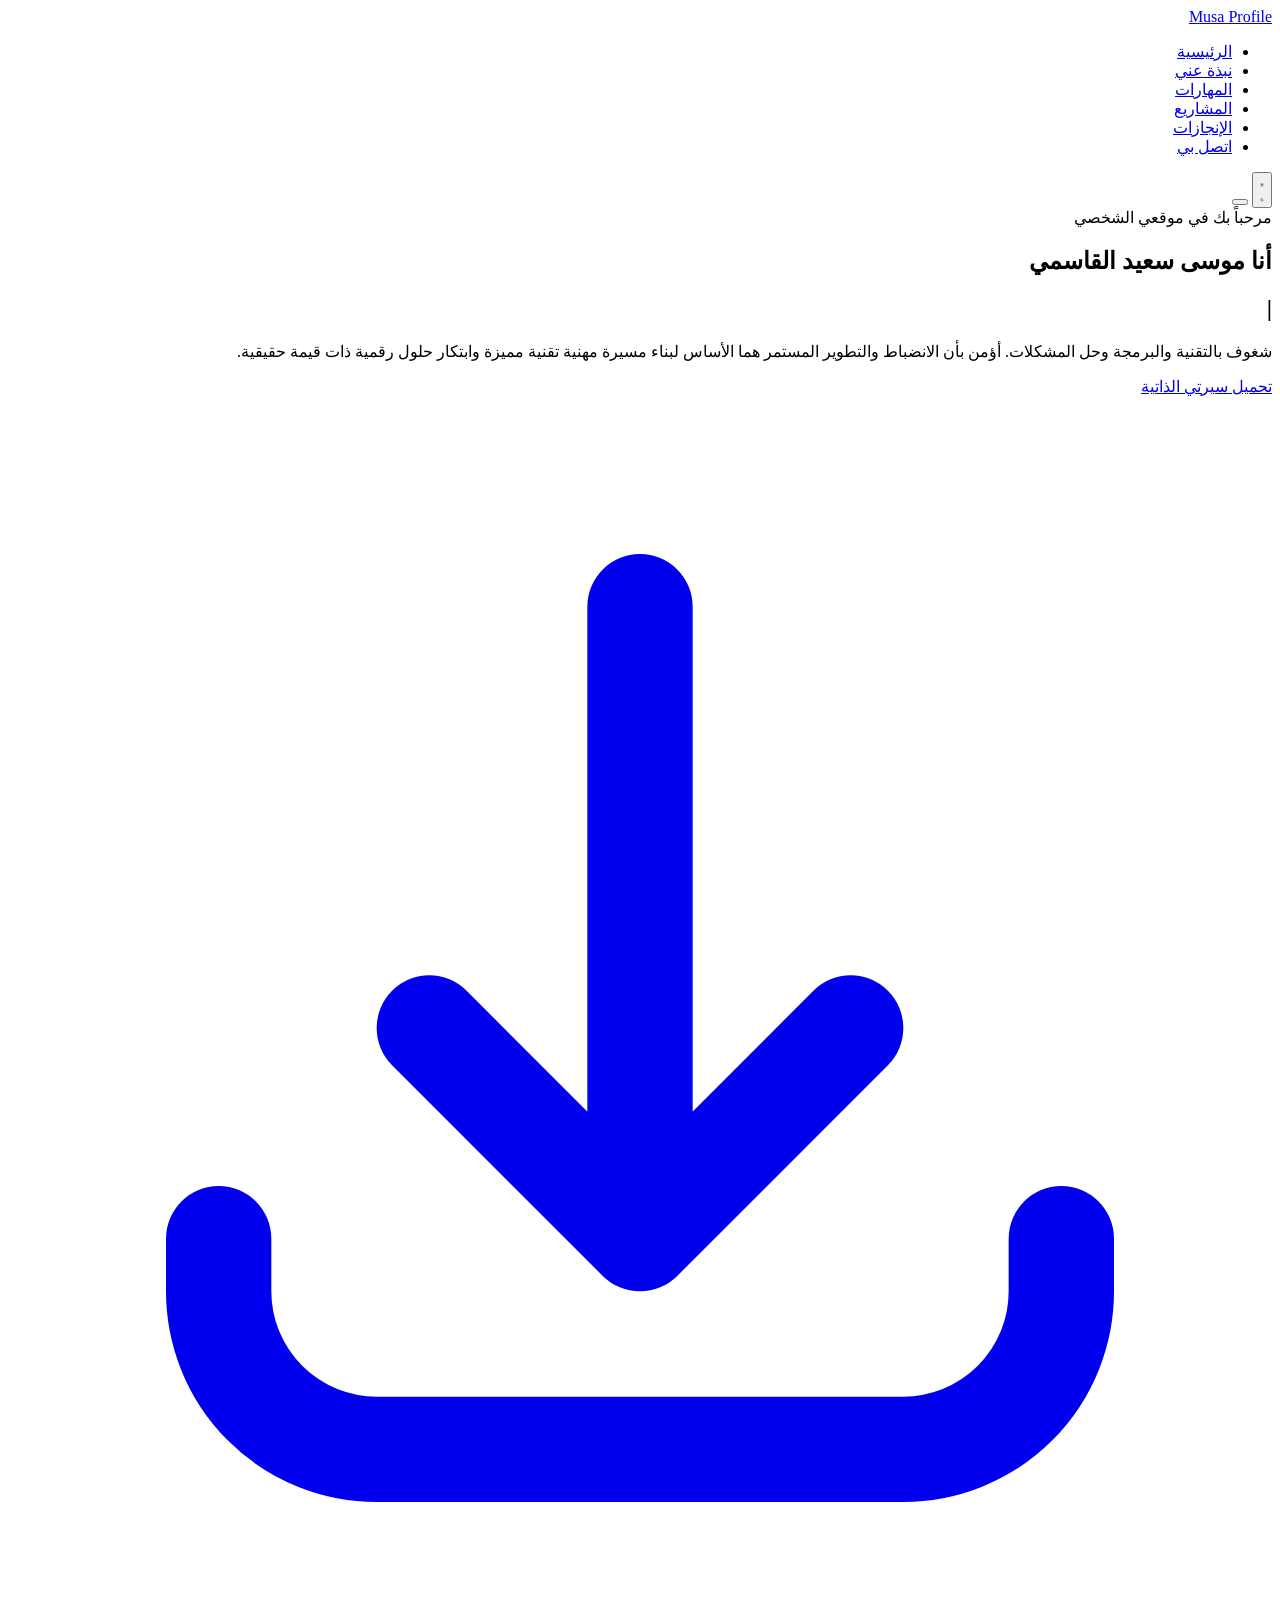
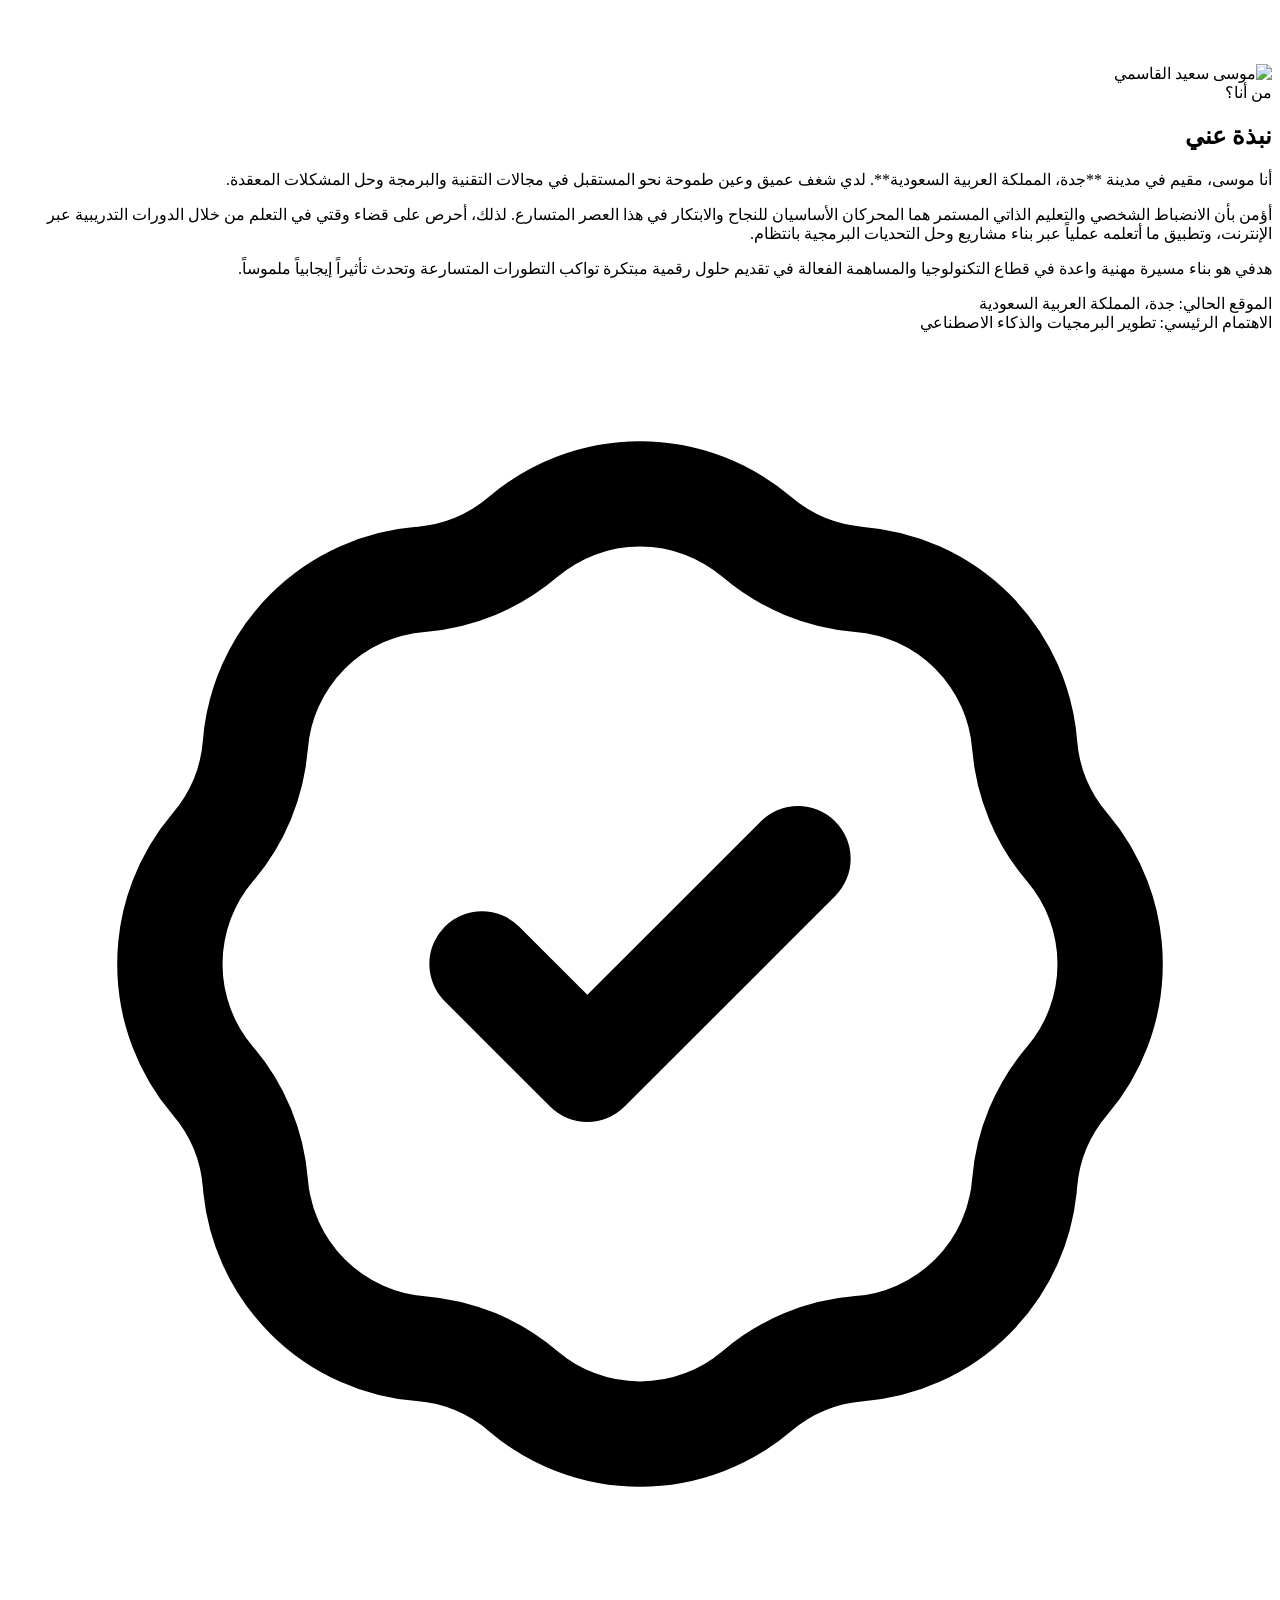
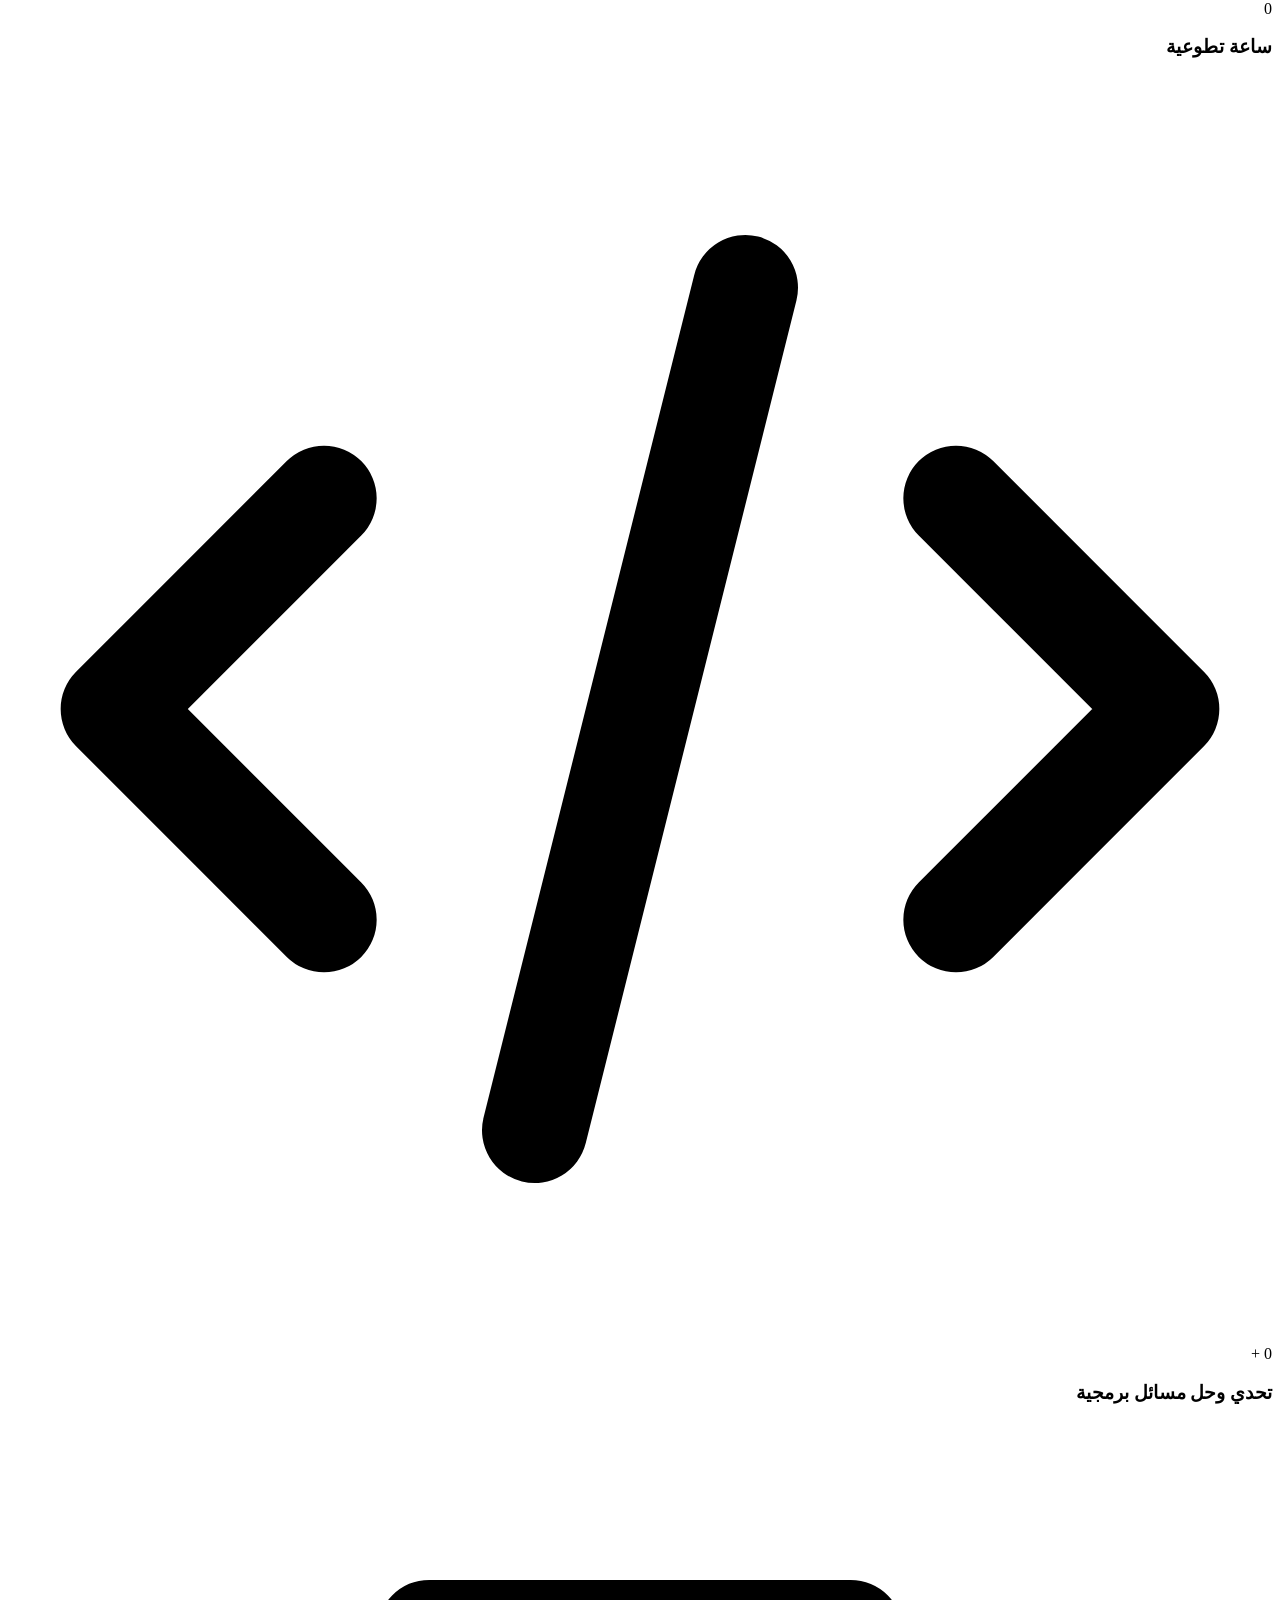
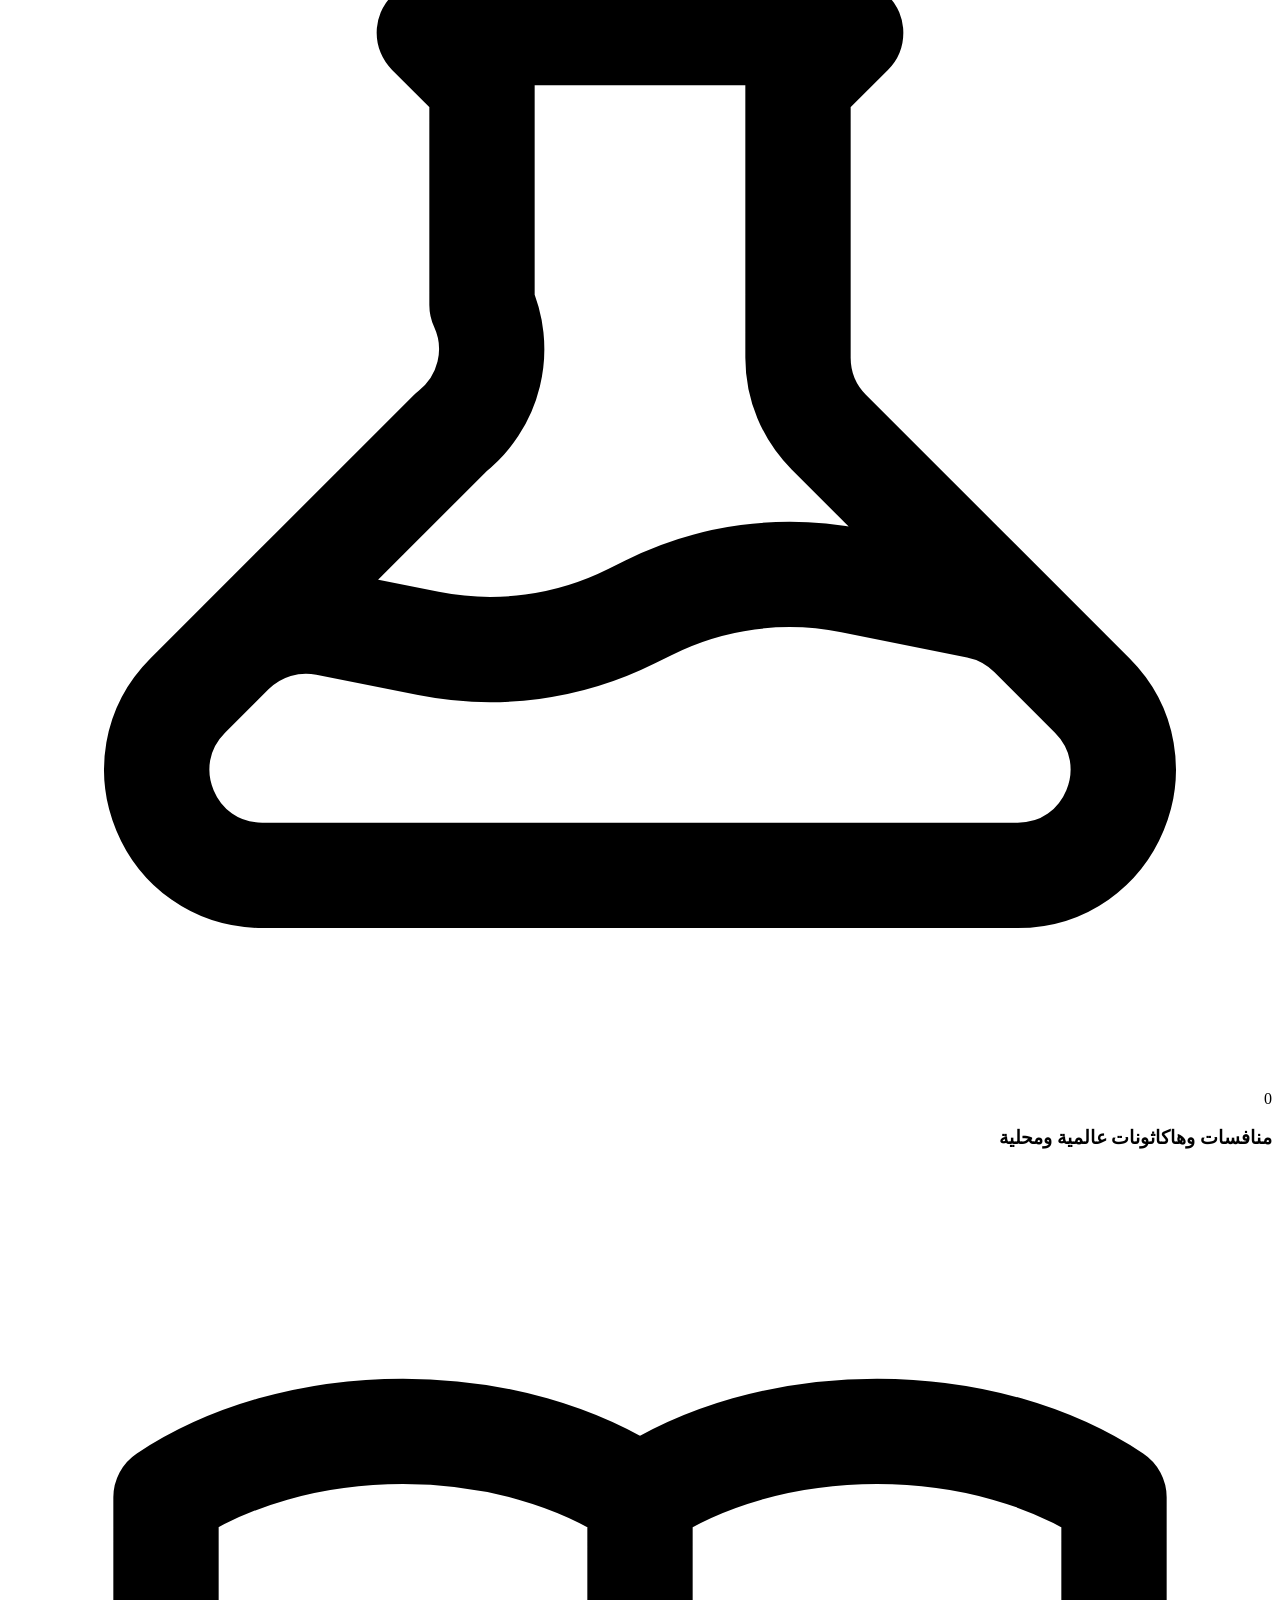
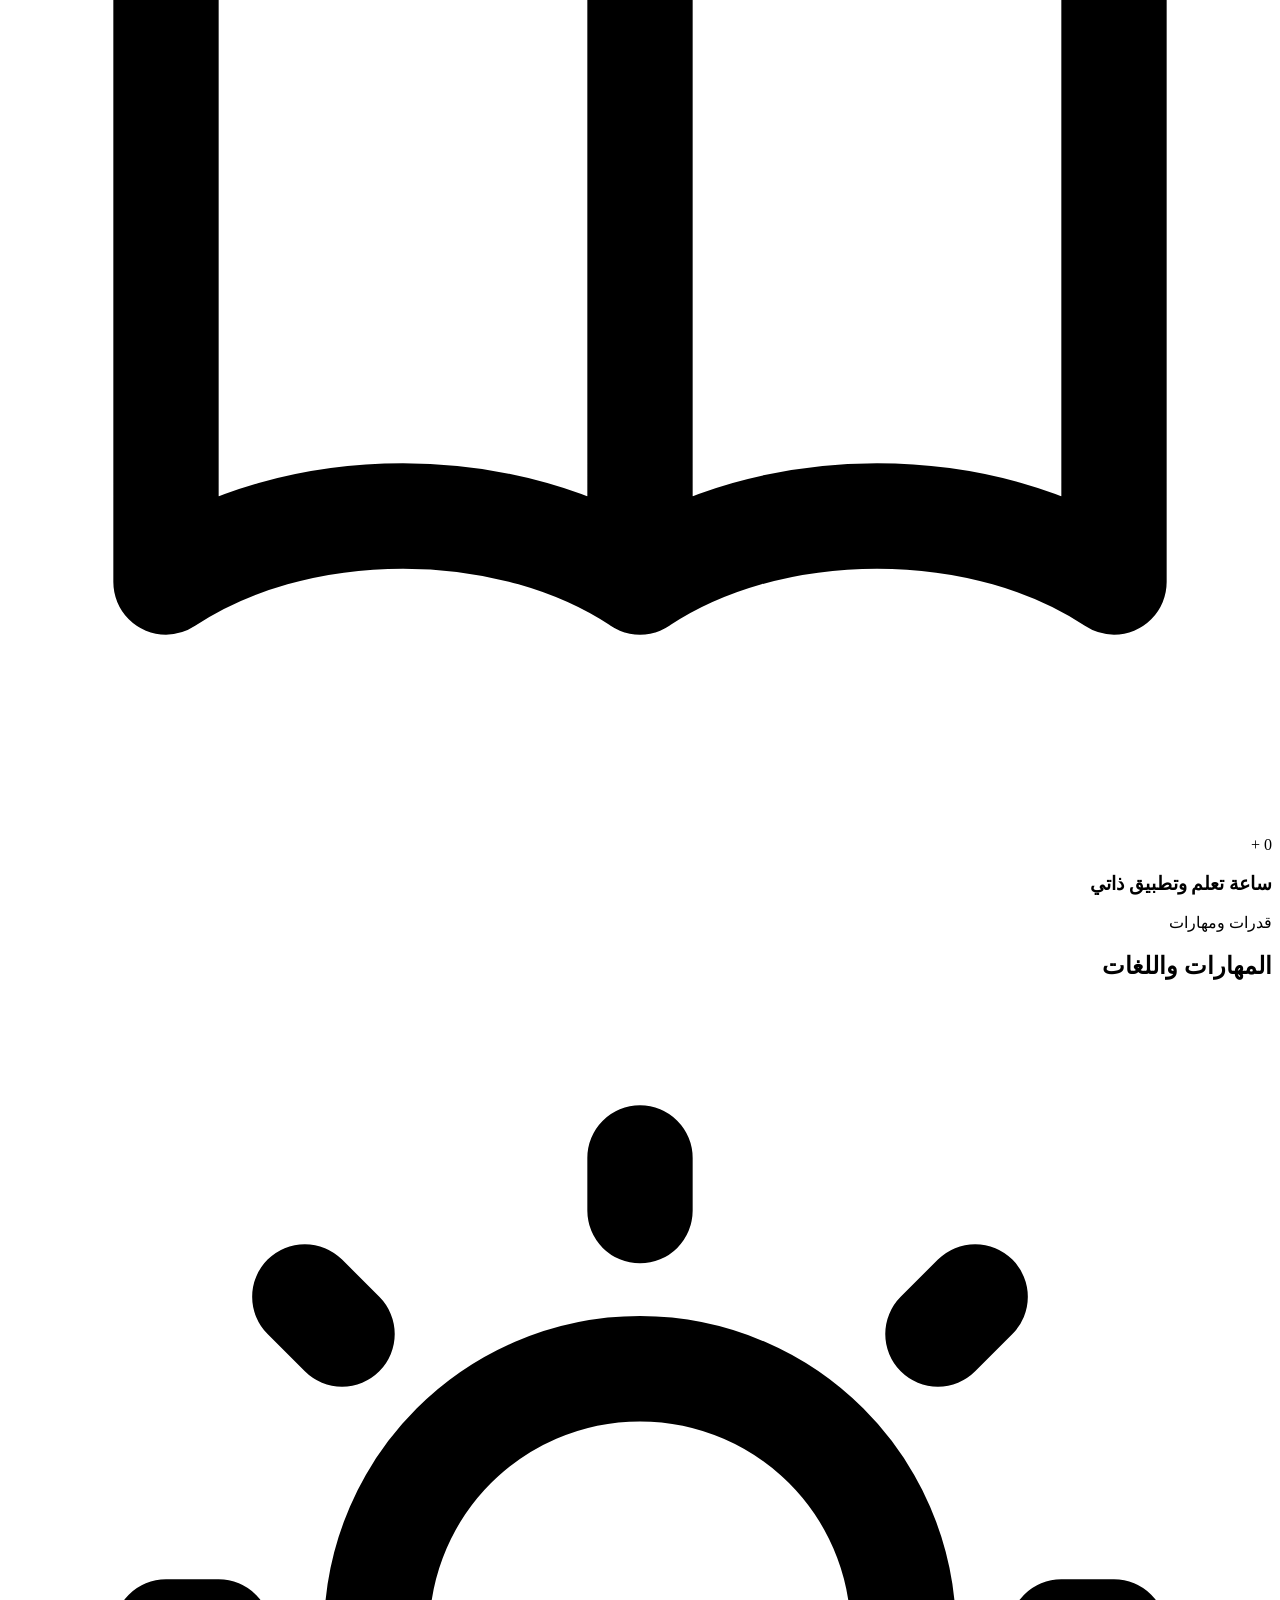
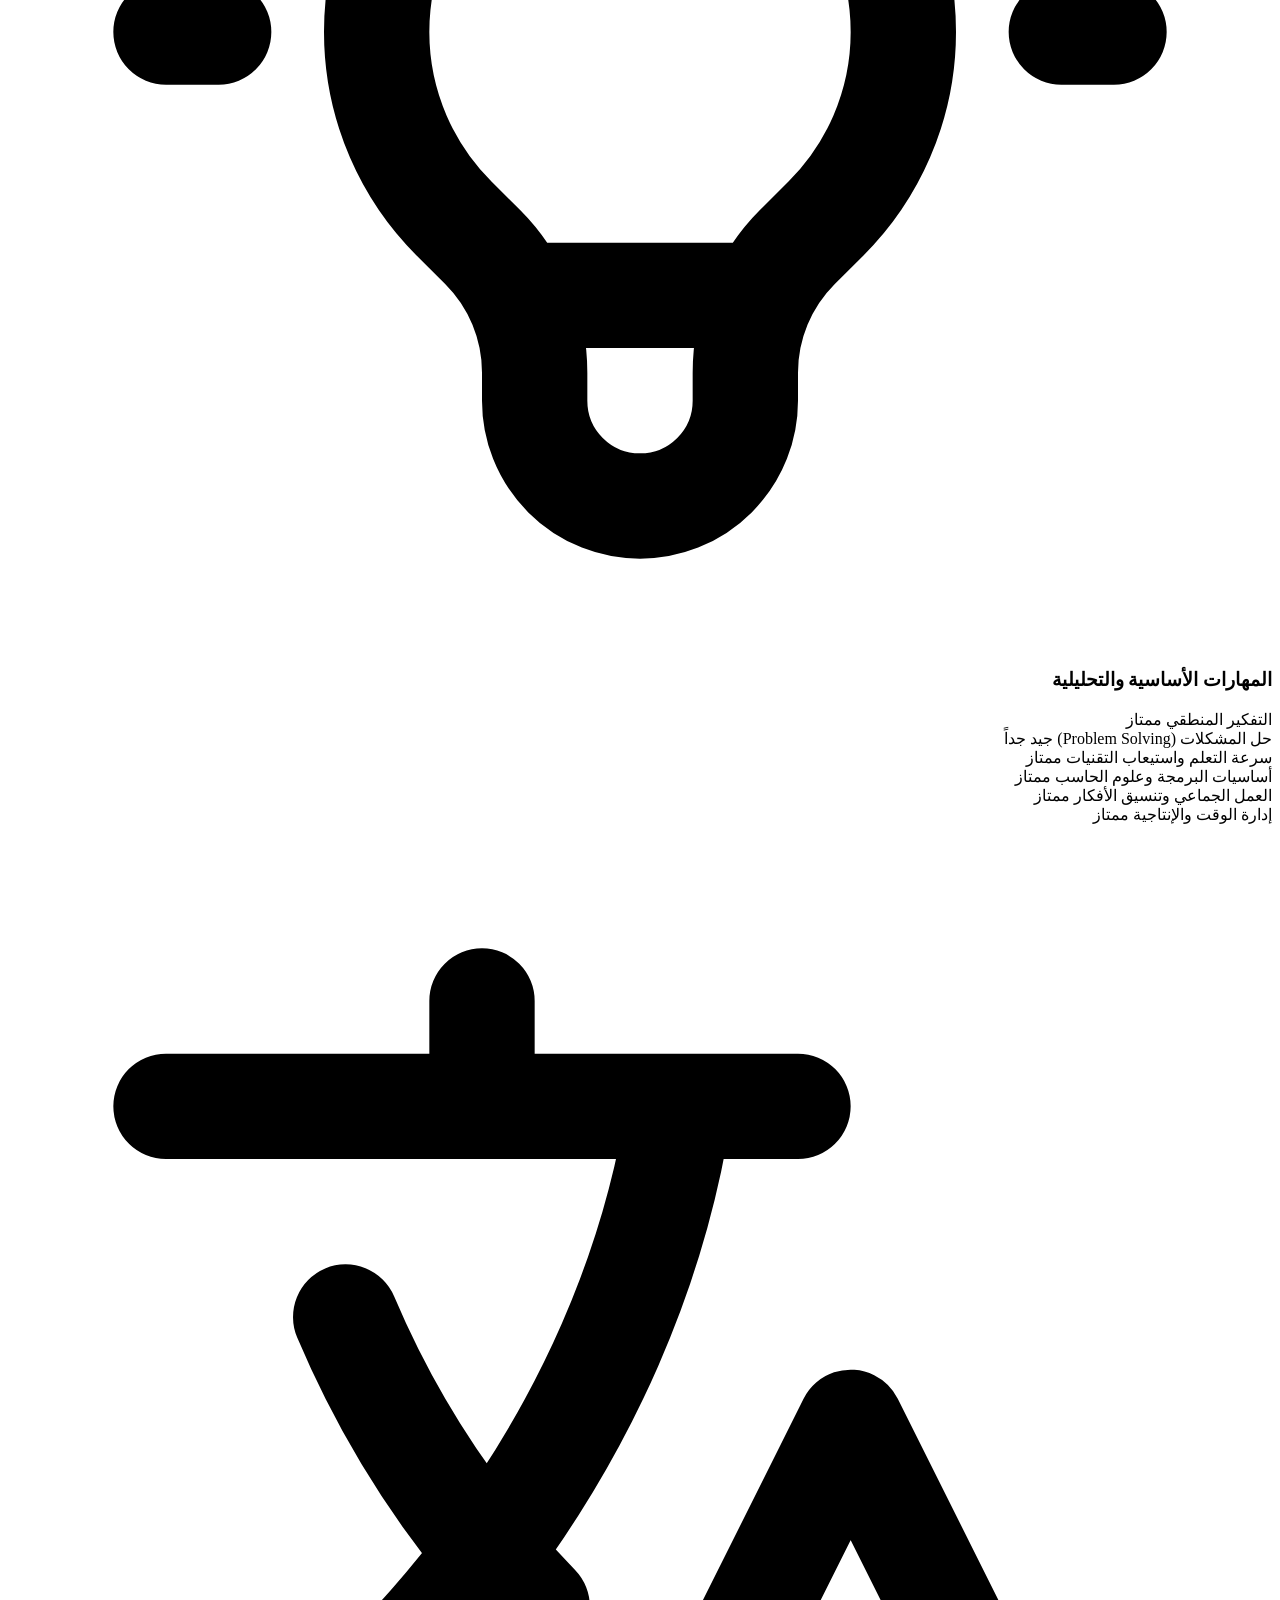
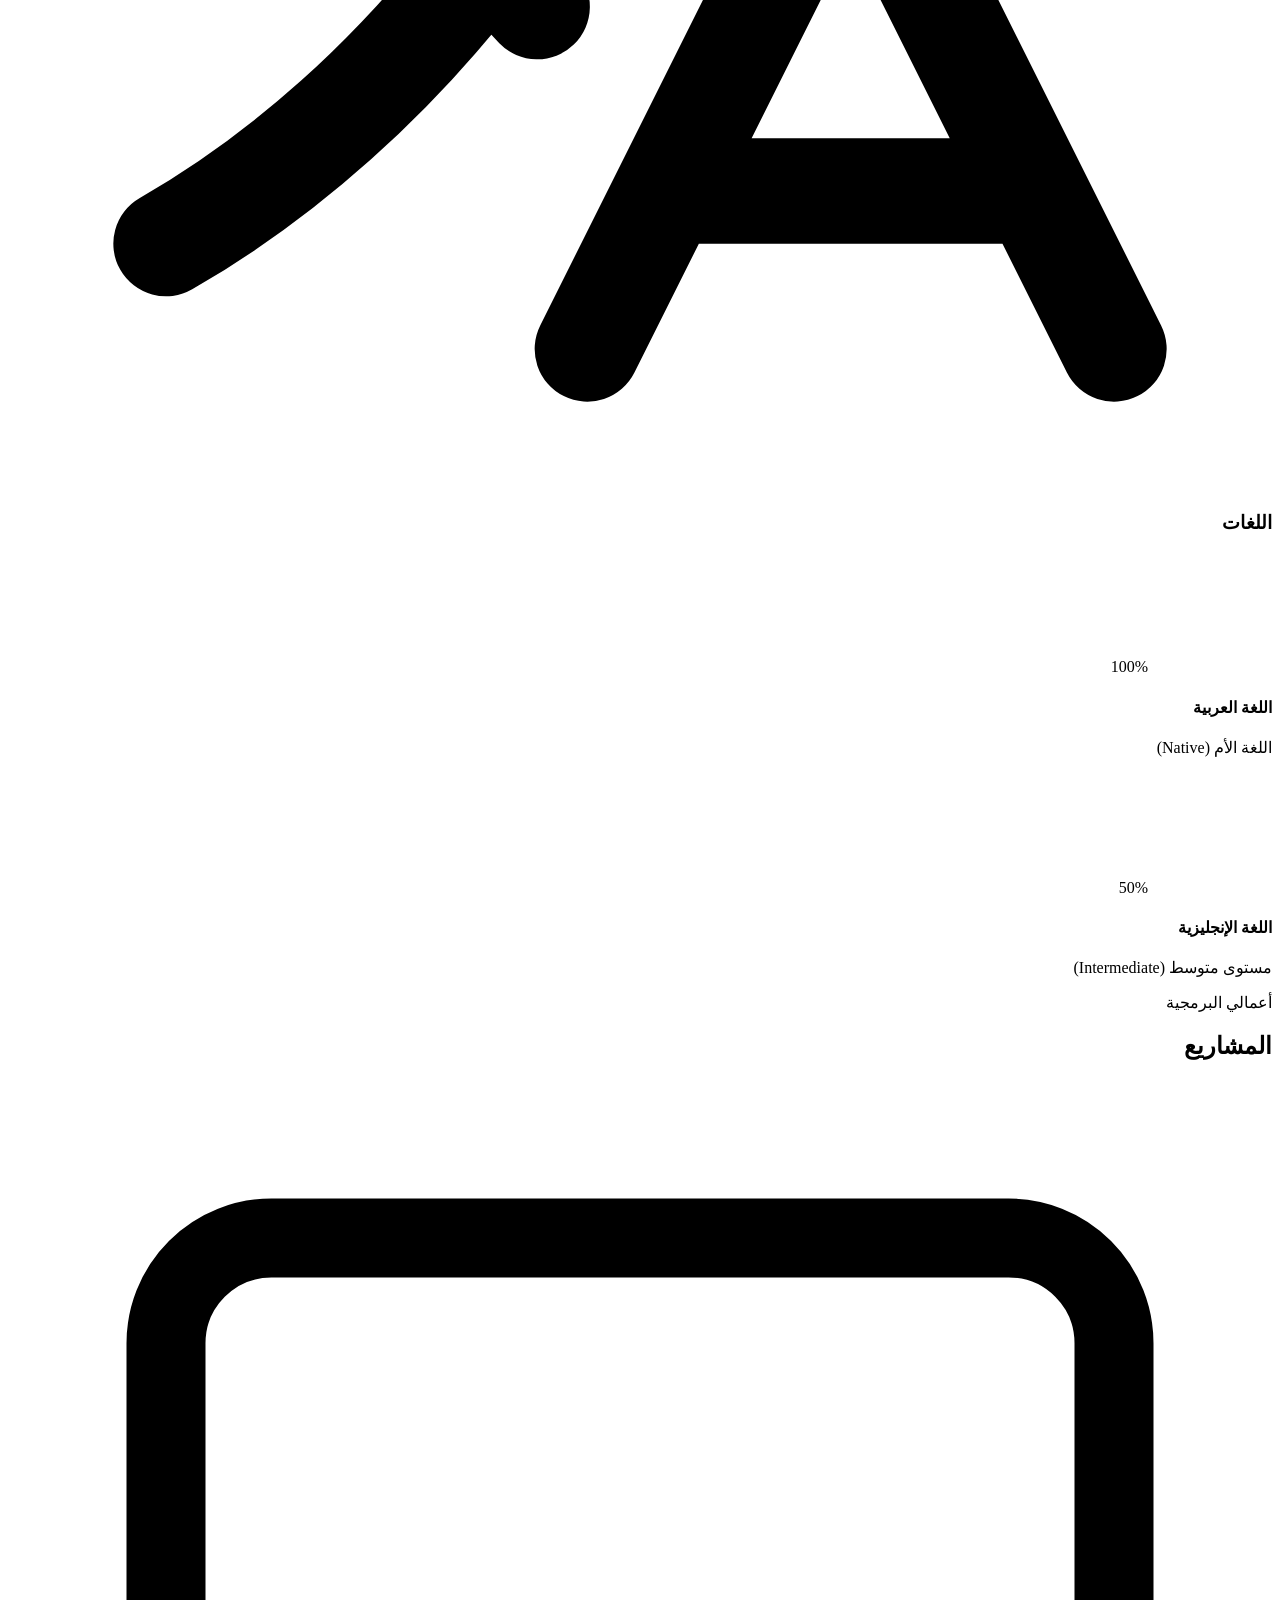
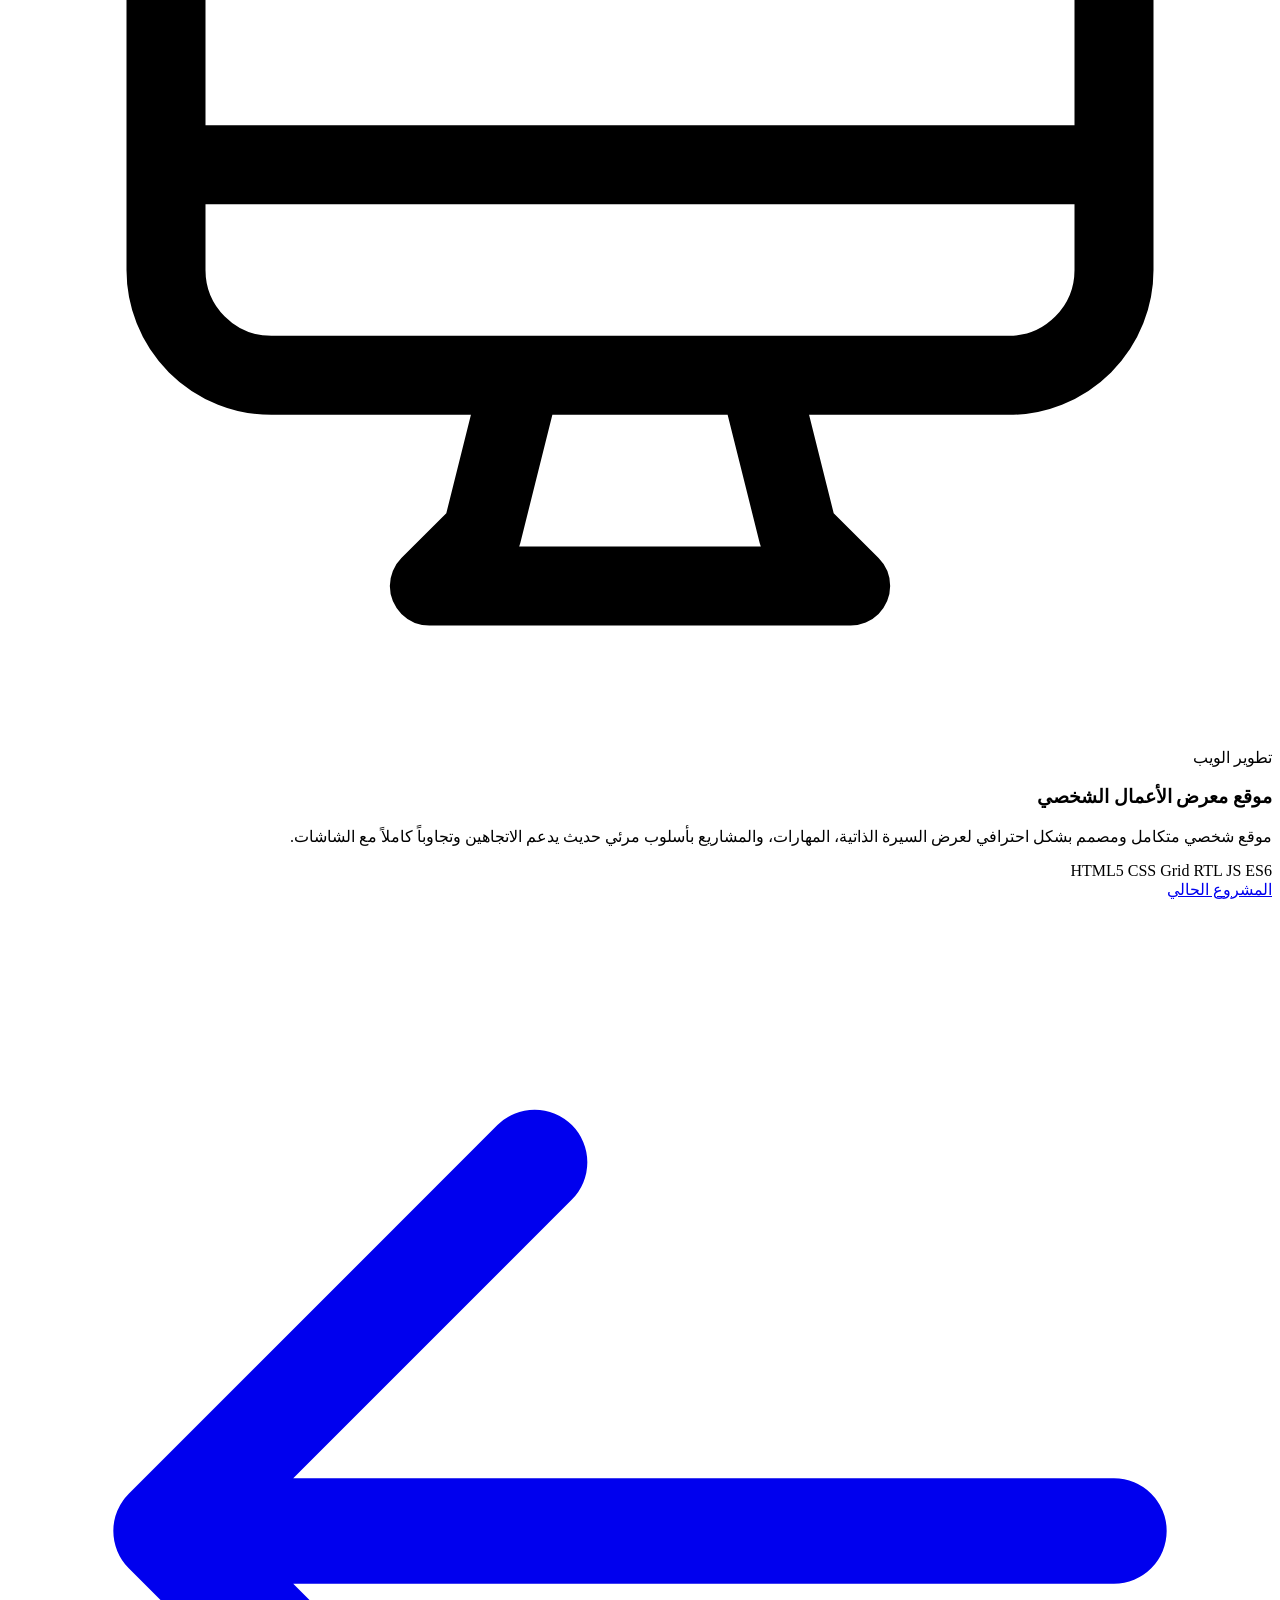
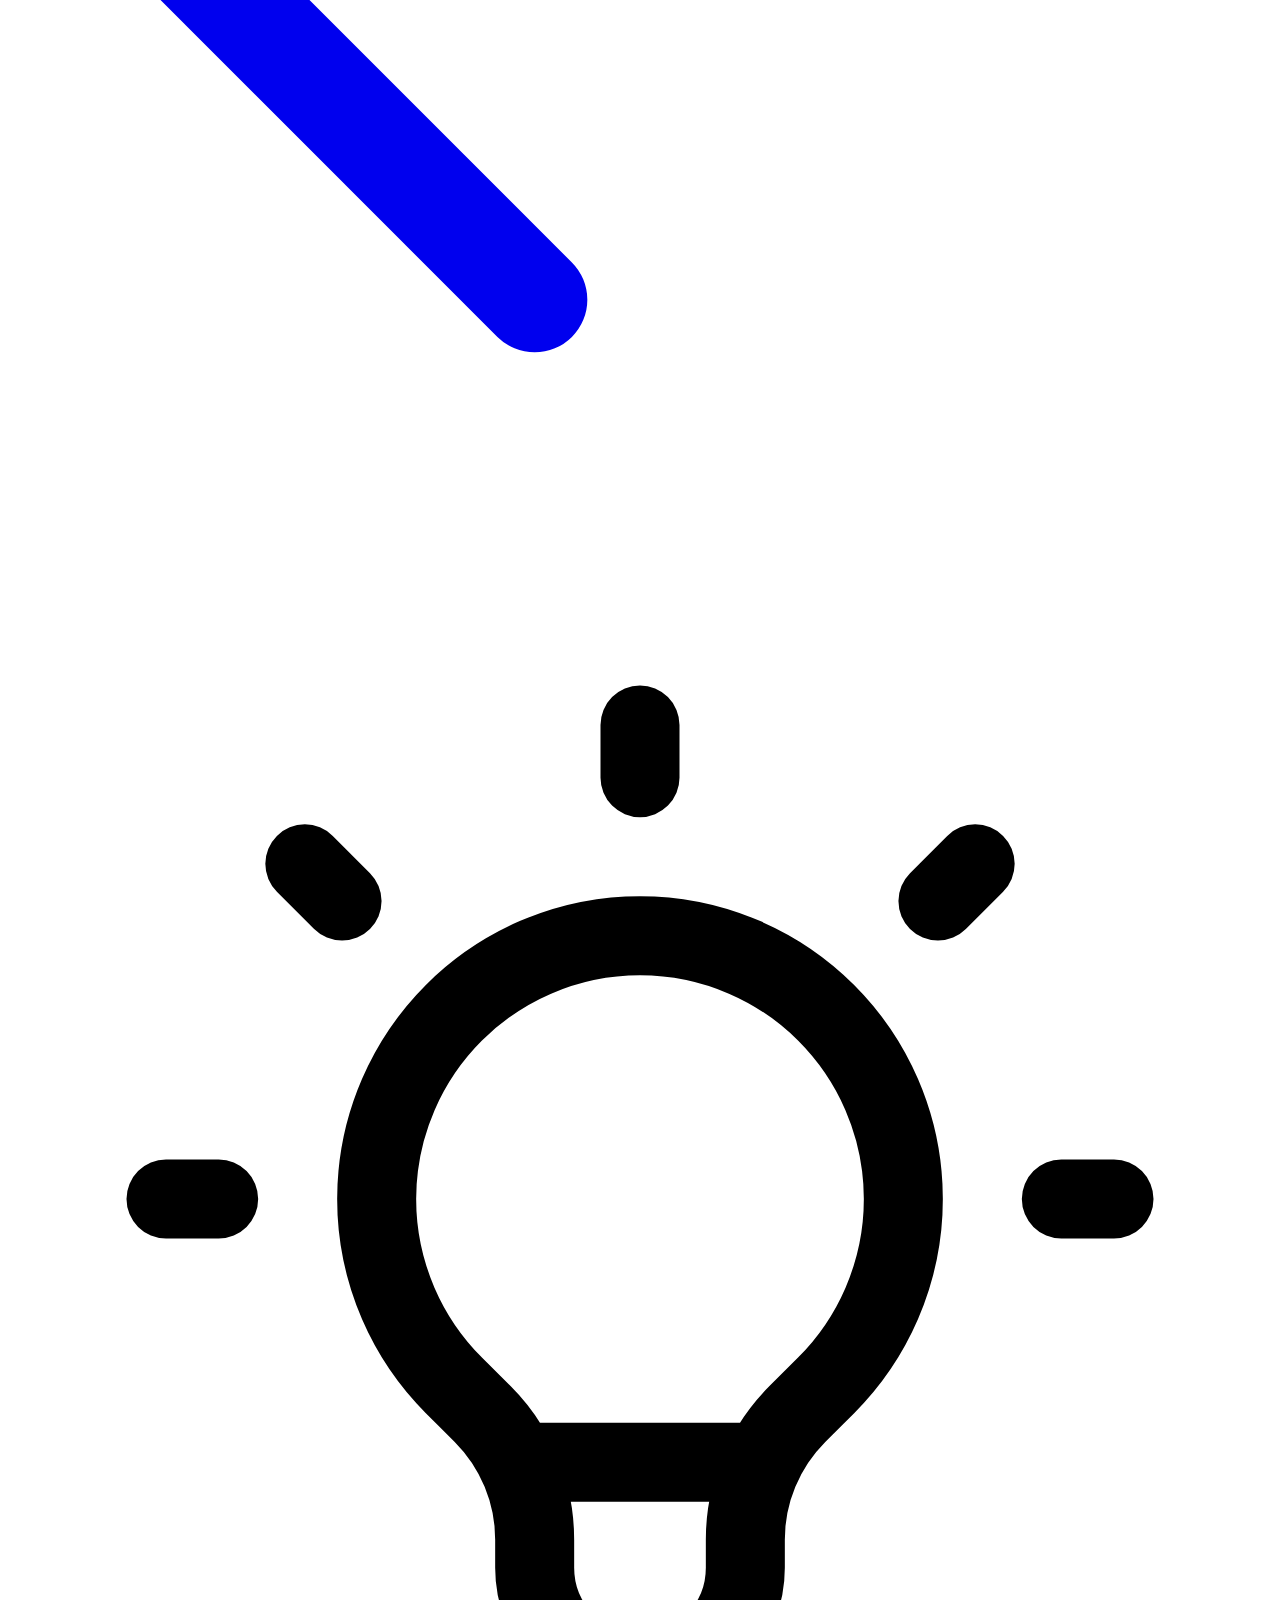
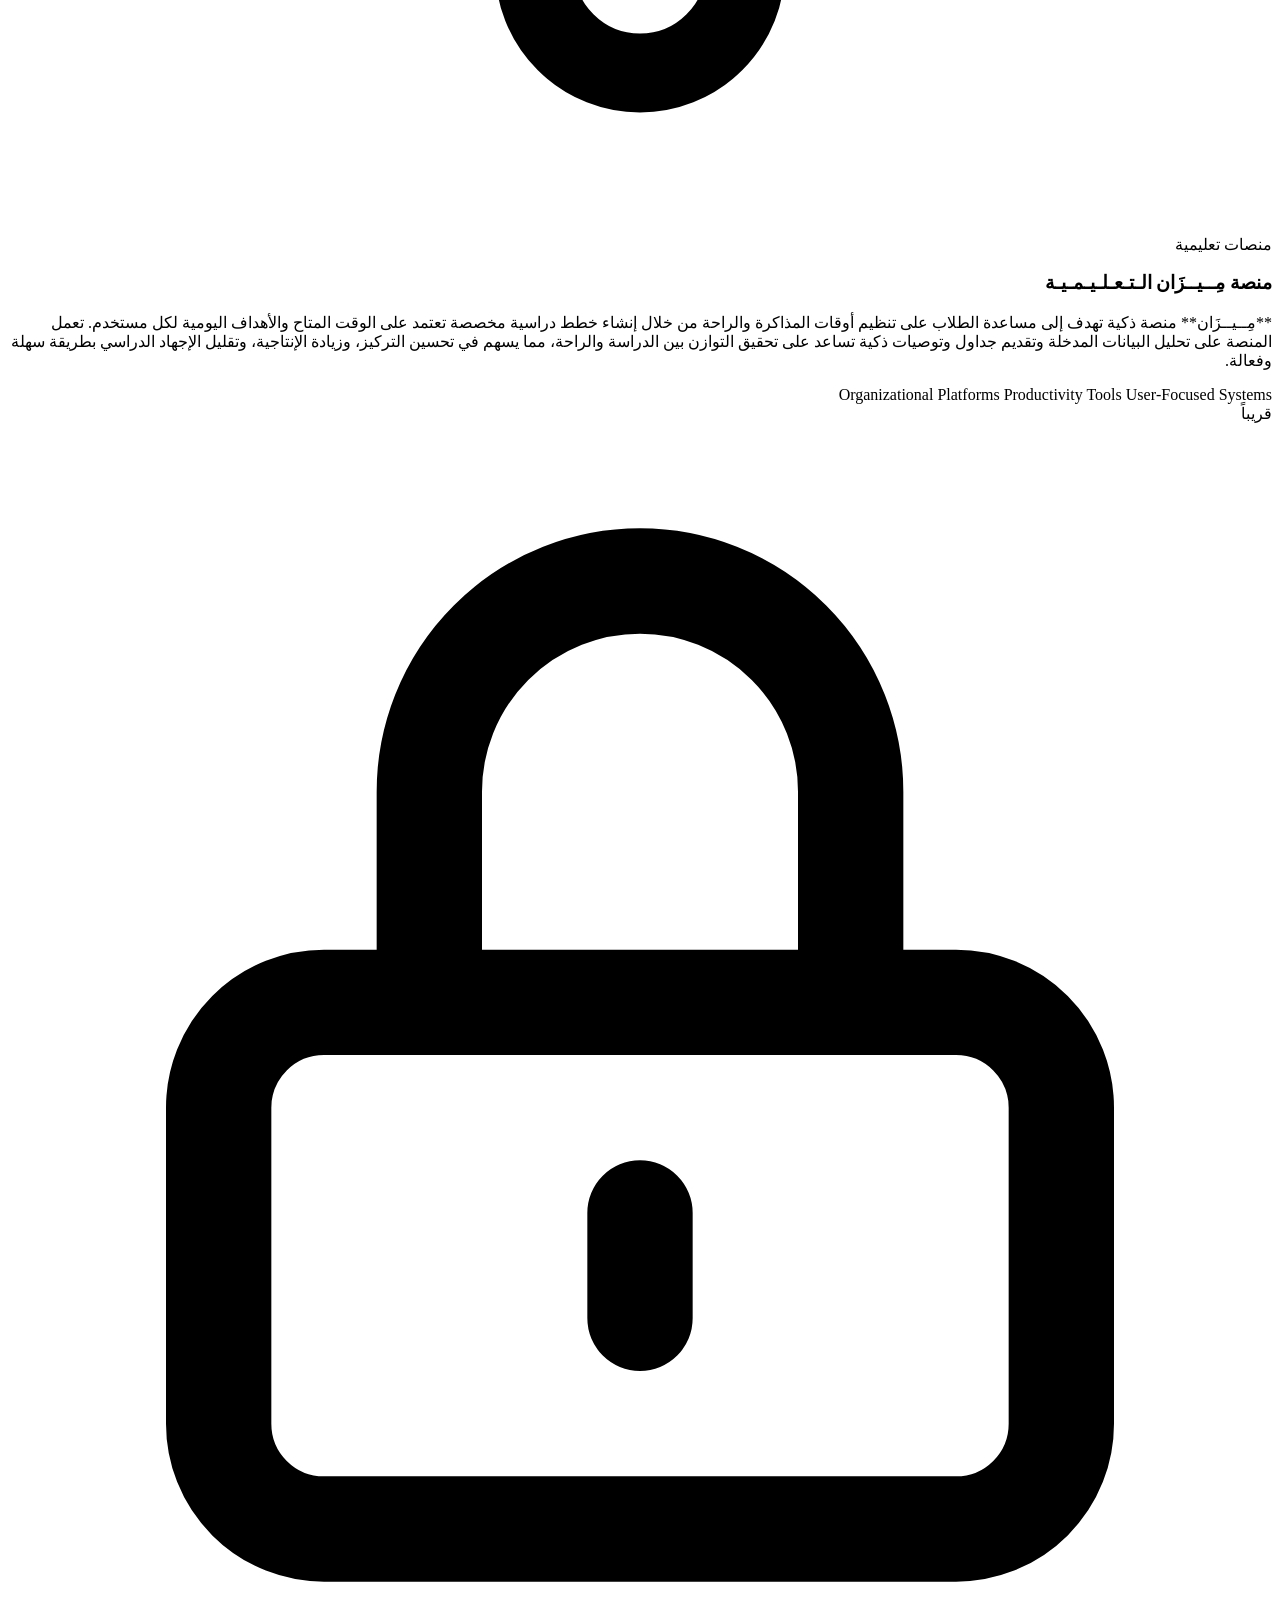
==== index.html @ cd67eabf "Add files via upload" ====
<!DOCTYPE html>
<html lang="ar" dir="rtl">
<head>
    <meta charset="UTF-8">
    <meta name="viewport" content="width=device-width, initial-scale=1.0">
    <meta name="description" content="الموقع التعريفي الرسمي لموسى سعيد القاسمي - مطور وشغوف بالتقنية. استعرض مهاراتي البرمجية ومشاريعي التقنية وإنجازاتي مثل أولمبياد الرياضيات الوطني وهاكاثون الذكاء الاصطناعي العالمي.">
    <meta name="keywords" content="موسى القاسمي, موسى سعيد القاسمي, مطور برمجيات, معرض أعمال, جدة, السعودية, أولمبياد الرياضيات, هاكاثون الذكاء الاصطناعي, تصميم مواقع">
    <meta name="author" content="موسى سعيد القاسمي">
    
    <!-- Open Graph / Facebook -->
    <meta property="og:type" content="website">
    <meta property="og:title" content="موسى سعيد القاسمي | مطور وشغوف بالتقنية">
    <meta property="og:description" content="الموقع الشخصي لموسى سعيد القاسمي لعرض المهارات، المشاريع، والإنجازات التقنية.">
    <meta property="og:image" content="assets/profile.png">
    
    <title>موسى سعيد القاسمي | مطور وشغوف بالتقنية</title>
    
    <!-- Google Fonts - Tajawal -->
    <link rel="preconnect" href="https://fonts.googleapis.com">
    <link rel="preconnect" href="https://fonts.gstatic.com" crossorigin>
    <link href="https://fonts.googleapis.com/css2?family=Tajawal:wght@300;400;500;700;800&display=swap" rel="stylesheet">
    
    <!-- App Styles -->
    <link rel="stylesheet" href="style.css">

    <link rel="stylesheet" href="https://cdnjs.cloudflare.com/ajax/libs/font-awesome/6.5.0/css/all.min.css">
    
</head>
<body class="dark-theme">
    
    <!-- Background Blur Decorative Elements -->
    <div class="bg-blur bg-blur-1"></div>
    <div class="bg-blur bg-blur-2"></div>

    <!-- Header & Navigation -->
    <header id="main-header" class="header">
        <div class="container header-container">
            <a href="#home" class="logo" id="logo-link">
                <span class="logo-dot"></span>Musa Profile
            </a>
            
            <nav class="nav-menu" id="nav-menu">
                <ul class="nav-list">
                    <li><a href="#home" class="nav-link active">الرئيسية</a></li>
                    <li><a href="#about" class="nav-link">نبذة عني</a></li>
                    <li><a href="#skills" class="nav-link">المهارات</a></li>
                    <li><a href="#projects" class="nav-link">المشاريع</a></li>
                    <li><a href="#achievements" class="nav-link">الإنجازات</a></li>
                    <li><a href="#contact" class="nav-link">اتصل بي</a></li>
                </ul>
            </nav>
            
            <div class="header-actions">
                <!-- Theme Toggle Button -->
                <button id="theme-toggle" class="theme-toggle-btn" aria-label="تبديل المظهر">
                    <!-- Sun Icon (shown in dark theme) -->
                    <svg class="sun-icon" xmlns="http://www.w3.org/2000/svg" viewBox="0 0 24 24" fill="none" stroke="currentColor" stroke-width="2" stroke-linecap="round" stroke-linejoin="round">
                        <circle cx="12" cy="12" r="4"></circle>
                        <path d="M12 2v2M12 20v2M4.93 4.93l1.41 1.41M17.66 17.66l1.41 1.41M2 12h2M20 12h2M6.34 17.66l-1.41 1.41M19.07 4.93l-1.41 1.41"></path>
                    </svg>
                    <!-- Moon Icon (shown in light theme) -->
                    <svg class="moon-icon" xmlns="http://www.w3.org/2000/svg" viewBox="0 0 24 24" fill="none" stroke="currentColor" stroke-width="2" stroke-linecap="round" stroke-linejoin="round">
                        <path d="M12 3a6 6 0 0 0 9 9 9 9 0 1 1-9-9Z"></path>
                    </svg>
                </button>
                
                <!-- Mobile Menu Button -->
                <button id="mobile-menu-btn" class="mobile-menu-toggle" aria-label="القائمة الرئيسية" aria-expanded="false">
                    <span class="bar"></span>
                    <span class="bar"></span>
                    <span class="bar"></span>
                </button>
            </div>
        </div>
    </header>

    <main>
        <!-- Hero Section -->
        <section id="home" class="hero">
            <div class="container hero-container">
                <div class="hero-content">
                    <span class="badge hero-badge">مرحباً بك في موقعي الشخصي</span>
                    <h1 class="hero-title">
                        أنا <span class="text-gradient">موسى سعيد القاسمي</span>
                    </h1>
                    <h2 class="hero-subtitle">
                        <span id="typewriter" class="typewriter"></span><span class="cursor">|</span>
                    </h2>
                    <p class="hero-description">
                        شغوف بالتقنية والبرمجة وحل المشكلات. أؤمن بأن الانضباط والتطوير المستمر هما الأساس لبناء مسيرة مهنية تقنية مميزة وابتكار حلول رقمية ذات قيمة حقيقية.
                    </p>
                    
                    <div class="hero-cta">
                        
                        <a href="assets/Musa-Saeed-AlQasimi-CV.pdf" download="Musa_Saeed_AlQasimi_CV.pdf" class="btn btn-primary" id="download-cv-btn">
                            تحميل سيرتي الذاتية
                            <svg class="btn-icon" xmlns="http://www.w3.org/2000/svg" fill="none" viewBox="0 0 24 24" stroke="currentColor" stroke-width="2">
                                <path stroke-linecap="round" stroke-linejoin="round" d="M4 16v1a3 3 0 003 3h10a3 3 0 003-3v-1m-4-4l-4 4m0 0l-4-4m4 4V4" />
                            </svg>
                        </a>
                    </div>
                </div>
                
                <div class="hero-image-container">
                    <div class="image-wrapper">
                        <div class="glow-bg"></div>
                        <img src="assets/profile.png" alt="موسى سعيد القاسمي" class="hero-image" id="profile-img">
                    </div>
                </div>
            </div>
        </section>

        <!-- About Me Section -->
        <section id="about" class="about section-padding">
            <div class="container">
                <div class="section-header">
                    <span class="badge">من أنا؟</span>
                    <h2 class="section-title">نبذة عني</h2>
                    <div class="title-underline"></div>
                </div>
                
                <div class="about-grid">
                    <div class="about-text-card">
                        <p class="about-paragraph">
                            أنا موسى، مقيم في مدينة **جدة، المملكة العربية السعودية**. لدي شغف عميق وعين طموحة نحو المستقبل في مجالات التقنية والبرمجة وحل المشكلات المعقدة.
                        </p>
                        <p class="about-paragraph">
                            أؤمن بأن الانضباط الشخصي والتعليم الذاتي المستمر هما المحركان الأساسيان للنجاح والابتكار في هذا العصر المتسارع. لذلك، أحرص على قضاء وقتي في التعلم من خلال الدورات التدريبية عبر الإنترنت، وتطبيق ما أتعلمه عملياً عبر بناء مشاريع وحل التحديات البرمجية بانتظام.
                        </p>
                        <p class="about-paragraph">
                            هدفي هو بناء مسيرة مهنية واعدة في قطاع التكنولوجيا والمساهمة الفعالة في تقديم حلول رقمية مبتكرة تواكب التطورات المتسارعة وتحدث تأثيراً إيجابياً ملموساً.
                        </p>
                        
                        <div class="info-meta-grid">
                            <div class="info-item">
                                <span class="info-label">الموقع الحالي:</span>
                                <span class="info-value">جدة، المملكة العربية السعودية</span>
                            </div>
                            <div class="info-item">
                                <span class="info-label">الاهتمام الرئيسي:</span>
                                <span class="info-value">تطوير البرمجيات والذكاء الاصطناعي</span>
                            </div>
                        </div>
                    </div>
                    
                    <!-- Stats Grid -->
                    <div class="stats-grid">
                        <div class="stat-card" data-stat-target="160">
                            <div class="stat-icon-wrapper">
                                <svg xmlns="http://www.w3.org/2000/svg" fill="none" viewBox="0 0 24 24" stroke="currentColor" class="stat-icon">
                                    <path stroke-linecap="round" stroke-linejoin="round" stroke-width="2" d="M9 12l2 2 4-4M7.835 4.697a3.42 3.42 0 001.946-.806 3.42 3.42 0 014.438 0 3.42 3.42 0 001.946.806 3.42 3.42 0 013.138 3.138 3.42 3.42 0 00.806 1.946 3.42 3.42 0 010 4.438 3.42 3.42 0 00-.806 1.946 3.42 3.42 0 01-3.138 3.138 3.42 3.42 0 00-1.946.806 3.42 3.42 0 01-4.438 0 3.42 3.42 0 00-1.946-.806 3.42 3.42 0 01-3.138-3.138 3.42 3.42 0 00-.806-1.946 3.42 3.42 0 010-4.438 3.42 3.42 0 00.806-1.946 3.42 3.42 0 013.138-3.138z" />
                                </svg>
                            </div>
                            <div class="stat-number-wrapper">
                                <span class="stat-number">0</span>
                            </div>
                            <h3 class="stat-title">ساعة تطوعية</h3>
                        </div>
                        
                        <div class="stat-card" data-stat-target="78">
                            <div class="stat-icon-wrapper">
                                <svg xmlns="http://www.w3.org/2000/svg" fill="none" viewBox="0 0 24 24" stroke="currentColor" class="stat-icon">
                                    <path stroke-linecap="round" stroke-linejoin="round" stroke-width="2" d="M10 20l4-16m4 4l4 4-4 4M6 16l-4-4 4-4" />
                                </svg>
                            </div>
                            <div class="stat-number-wrapper">
                                <span class="stat-number">0</span>
                                <span class="stat-plus">+</span>
                            </div>
                            <h3 class="stat-title">تحدي وحل مسائل برمجية</h3>
                        </div>

                        <div class="stat-card" data-stat-target="2">
                            <div class="stat-icon-wrapper">
                                <svg xmlns="http://www.w3.org/2000/svg" fill="none" viewBox="0 0 24 24" stroke="currentColor" class="stat-icon">
                                    <path stroke-linecap="round" stroke-linejoin="round" stroke-width="2" d="M19.428 15.428a2 2 0 00-1.022-.547l-2.387-.477a6 6 0 00-3.86.517l-.318.158a6 6 0 01-3.86.517L6.05 15.21a2 2 0 00-1.806.547M8 4h8l-1 1v5.172a2 2 0 00.586 1.414l5 5c1.26 1.26.367 3.414-1.415 3.414H4.828c-1.782 0-2.674-2.154-1.414-3.414l5-5A2 2 0 009 9.172V5L8 4z" />
                                </svg>
                            </div>
                            <div class="stat-number-wrapper">
                                <span class="stat-number">0</span>
                            </div>
                            <h3 class="stat-title">منافسات وهاكاثونات عالمية ومحلية</h3>
                        </div>

                        <div class="stat-card" data-stat-target="8760">
                            <div class="stat-icon-wrapper">
                                <svg xmlns="http://www.w3.org/2000/svg" fill="none" viewBox="0 0 24 24" stroke="currentColor" class="stat-icon">
                                    <path stroke-linecap="round" stroke-linejoin="round" stroke-width="2" d="M12 6.253v13m0-13C10.832 5.477 9.246 5 7.5 5S4.168 5.477 3 6.253v13C4.168 18.477 5.754 18 7.5 18s3.332.477 4.5 1.253m0-13C13.168 5.477 14.754 5 16.5 5c1.747 0 3.332.477 4.5 1.253v13C19.832 18.477 18.247 18 16.5 18c-1.746 0-3.332.477-4.5 1.253" />
                                </svg>
                            </div>
                            <div class="stat-number-wrapper">
                                <span class="stat-number">0</span>
                                <span class="stat-plus">+</span>
                            </div>
                            <h3 class="stat-title">ساعة تعلم وتطبيق ذاتي</h3>
                        </div>
                    </div>
                </div>
            </div>
        </section>

        <!-- Skills Section -->
        <section id="skills" class="skills section-padding bg-section-alt">
            <div class="container">
                <div class="section-header">
                    <span class="badge">قدرات ومهارات</span>
                    <h2 class="section-title">المهارات واللغات</h2>
                    <div class="title-underline"></div>
                </div>
                
                <div class="skills-wrapper">
                    <!-- Technical & Soft Skills -->
                    <div class="skills-block">
                        <h3 class="block-title">
                            <svg xmlns="http://www.w3.org/2000/svg" fill="none" viewBox="0 0 24 24" stroke="currentColor" class="block-icon">
                                <path stroke-linecap="round" stroke-linejoin="round" stroke-width="2" d="M9.663 17h4.673M12 3v1m6.364 1.636l-.707.707M21 12h-1M4 12H3m3.343-5.657l-.707-.707m2.828 9.9a5 5 0 117.072 0l-.548.547A3.374 3.374 0 0014 18.469V19a2 2 0 11-4 0v-.531c0-.895-.356-1.754-.988-2.386l-.548-.547z" />
                            </svg>
                            المهارات الأساسية والتحليلية
                        </h3>
                        
                        <div class="skills-grid">
                            <div class="skill-item">
                                <div class="skill-info">
                                    <span class="skill-name">التفكير المنطقي</span>
                                    <span class="skill-percentage">ممتاز</span>
                                </div>
                                <div class="skill-bar-bg">
                                    <div class="skill-bar-fill" style="width: 95%;"></div>
                                </div>
                            </div>
                            
                            <div class="skill-item">
                                <div class="skill-info">
                                    <span class="skill-name">حل المشكلات (Problem Solving)</span>
                                    <span class="skill-percentage">جيد جداً</span>
                                </div>
                                <div class="skill-bar-bg">
                                    <div class="skill-bar-fill" style="width: 90%;"></div>
                                </div>
                            </div>
                            
                            <div class="skill-item">
                                <div class="skill-info">
                                    <span class="skill-name">سرعة التعلم واستيعاب التقنيات</span>
                                    <span class="skill-percentage">ممتاز</span>
                                </div>
                                <div class="skill-bar-bg">
                                    <div class="skill-bar-fill" style="width: 100%;"></div>
                                </div>
                            </div>
                            
                            <div class="skill-item">
                                <div class="skill-info">
                                    <span class="skill-name">أساسيات البرمجة وعلوم الحاسب</span>
                                    <span class="skill-percentage">ممتاز</span>
                                </div>
                                <div class="skill-bar-bg">
                                    <div class="skill-bar-fill" style="style-bar: 90%; width: 95%;"></div>
                                </div>
                            </div>
                            
                            <div class="skill-item">
                                <div class="skill-info">
                                    <span class="skill-name">العمل الجماعي وتنسيق الأفكار</span>
                                    <span class="skill-percentage">ممتاز</span>
                                </div>
                                <div class="skill-bar-bg">
                                    <div class="skill-bar-fill" style="width: 100%;"></div>
                                </div>
                            </div>
                            
                            <div class="skill-item">
                                <div class="skill-info">
                                    <span class="skill-name">إدارة الوقت والإنتاجية</span>
                                    <span class="skill-percentage">ممتاز</span>
                                </div>
                                <div class="skill-bar-bg">
                                    <div class="skill-bar-fill" style="width: 100%;"></div>
                                </div>
                            </div>
                        </div>
                    </div>
                    
                    <!-- Languages & Strengths -->
                    <div class="skills-block">
                        <h3 class="block-title">
                            <svg xmlns="http://www.w3.org/2000/svg" fill="none" viewBox="0 0 24 24" stroke="currentColor" class="block-icon">
                                <path stroke-linecap="round" stroke-linejoin="round" stroke-width="2" d="M3 5h12M9 3v2m1.048 9.5A18.022 18.022 0 016.412 9m6.088 9h7M11 21l5-10 5 10M12.751 5C11.783 11.37 7.361 16.5 3 19" />
                            </svg>
                            اللغات
                        </h3>
                        
                        <div class="">
                            <div class="lang-card">
                                <div class="lang-circle-wrapper">
                                    <svg class="progress-ring" width="120" height="120">
                                        <circle class="progress-ring-circle-bg" stroke="var(--border-color)" stroke-width="8" fill="transparent" r="50" cx="60" cy="60"/>
                                        <circle class="progress-ring-circle-fill" stroke="var(--primary-color)" stroke-width="8" fill="transparent" r="50" cx="60" cy="60" style="stroke-dasharray: 314.16; stroke-dashoffset: 0;"/>
                                    </svg>
                                    <span class="lang-percent">100%</span>
                                </div>
                                <h4 class="lang-title">اللغة العربية</h4>
                                <p class="lang-subtitle">اللغة الأم (Native)</p>
                            </div>
                            
                            <div class="lang-card">
                                <div class="lang-circle-wrapper">
                                    <svg class="progress-ring" width="120" height="120">
                                        <circle class="progress-ring-circle-bg" stroke="var(--border-color)" stroke-width="8" fill="transparent" r="50" cx="60" cy="60"/>
                                        <circle class="progress-ring-circle-fill" stroke="var(--accent-color)" stroke-width="8" fill="transparent" r="50" cx="60" cy="60" style="stroke-dasharray: 314.16; stroke-dashoffset: 156;"/>
                                    </svg>
                                    <span class="lang-percent">50%</span>
                                </div>
                                <h4 class="lang-title">اللغة الإنجليزية</h4>
                                <p class="lang-subtitle">مستوى متوسط (Intermediate)</p>
                            </div>
                        </div>
                    </div>
                </div>
            </div>
        </section>

        <!-- Projects Section -->
        <section id="projects" class="projects section-padding">
            <div class="container">
                <div class="section-header">
                    <span class="badge">أعمالي البرمجية</span>
                    <h2 class="section-title">المشاريع</h2>
                    <div class="title-underline"></div>
                </div>
                
                <div class="projects-grid">
                    <!-- Project 1 -->
                    <article class="project-card">
                        <div class="project-media">
                            <!-- Code Icon Illustration -->
                            <div class="project-placeholder-media">
                                <svg xmlns="http://www.w3.org/2000/svg" fill="none" viewBox="0 0 24 24" stroke="currentColor" class="media-icon">
                                    <path stroke-linecap="round" stroke-linejoin="round" stroke-width="1.5" d="M9.75 17L9 20l-1 1h8l-1-1-.75-3M3 13h18M5 17h14a2 2 0 002-2V5a2 2 0 00-2-2H5a2 2 0 00-2 2v10a2 2 0 002 2z" />
                                </svg>
                            </div>
                            <span class="project-category">تطوير الويب</span>
                        </div>
                        <div class="project-content">
                            <h3 class="project-title">موقع معرض الأعمال الشخصي</h3>
                            <p class="project-description">
                                موقع شخصي متكامل ومصمم بشكل احترافي لعرض السيرة الذاتية، المهارات، والمشاريع بأسلوب مرئي حديث يدعم الاتجاهين وتجاوباً كاملاً مع الشاشات.
                            </p>
                            <div class="project-tags">
                                <span class="tag">HTML5</span>
                                <span class="tag">CSS Grid</span>
                                <span class="tag">RTL</span>
                                <span class="tag">JS ES6</span>
                            </div>
                            <div class="project-links">
                                <a href="#home" class="project-link-btn active-link">
                                    المشروع الحالي
                                    <svg xmlns="http://www.w3.org/2000/svg" fill="none" viewBox="0 0 24 24" stroke="currentColor" class="link-arrow">
                                        <path stroke-linecap="round" stroke-linejoin="round" stroke-width="2" d="M10 19l-7-7m0 0l7-7m-7 7h18" />
                                    </svg>
                                </a>
                            </div>
                        </div>
                    </article>

                    <!-- Project 2 مِيزَان -->
                    <article class="project-card">
                        <div class="project-media">
                            <div class="project-placeholder-media tech-media">
                                <svg xmlns="http://www.w3.org/2000/svg" fill="none" viewBox="0 0 24 24" stroke="currentColor" class="media-icon">
                                    <path stroke-linecap="round" stroke-linejoin="round" stroke-width="1.5" d="M9.663 17h4.673M12 3v1m6.364 1.636l-.707.707M21 12h-1M4 12H3m3.343-5.657l-.707-.707m2.828 9.9a5 5 0 117.072 0l-.548.547A3.374 3.374 0 0014 18.469V19a2 2 0 11-4 0v-.531c0-.895-.356-1.754-.988-2.386l-.548-.547z" />
                                </svg>
                            </div>
                            <span class="project-category">منصات تعليمية</span>
                        </div>
                        <div class="project-content">
                            <h3 class="project-title">منصة مِــيــزَان الـتـعـلـيـمـيـة</h3>
                            <p class="project-description">
                                **مِــيــزَان** منصة ذكية تهدف إلى مساعدة الطلاب على تنظيم أوقات المذاكرة والراحة من خلال إنشاء خطط دراسية مخصصة تعتمد على الوقت المتاح والأهداف اليومية لكل مستخدم. تعمل المنصة على تحليل البيانات المدخلة وتقديم جداول وتوصيات ذكية تساعد على تحقيق التوازن بين الدراسة والراحة، مما يسهم في تحسين التركيز، وزيادة الإنتاجية، وتقليل الإجهاد الدراسي بطريقة سهلة وفعالة.

                            </p>
                            <div class="project-tags">
                                <span class="tag">Organizational Platforms</span>
                                <span class="tag">Productivity Tools</span>
                                <span class="tag">User‑Focused Systems</span>
                            </div>
                            <div class="project-links">
                                 <span class="project-link-btn disabled-btn">
                                    قريباً
                                    <svg xmlns="http://www.w3.org/2000/svg" fill="none" viewBox="0 0 24 24" stroke="currentColor" class="link-arrow">
                                        <path stroke-linecap="round" stroke-linejoin="round" stroke-width="2" d="M12 15v2m-6 4h12a2 2 0 002-2v-6a2 2 0 00-2-2H6a2 2 0 00-2 2v6a2 2 0 002 2zm10-10V7a4 4 0 00-8 0v4h8z" />
                                    </svg>
                                </span>
                                <!-- Phone
                                <a href="https://musa-mizan.netlify.app" class="project-link-btn active-link">
                                    انتقل للمنصة
                                    <svg xmlns="http://www.w3.org/2000/svg" fill="none" viewBox="0 0 24 24" stroke="currentColor" class="link-arrow">
                                        <path stroke-linecap="round" stroke-linejoin="round" stroke-width="2" d="M10 19l-7-7m0 0l7-7m-7 7h18" />
                                    </svg>
                                </a>
                            -->
                            </div>
                        </div>
                    </article>

                    <!-- Project 3 -->
                    <article class="project-card">
                        <div class="project-media">
                            <div class="project-placeholder-media alt-media">
                                <svg xmlns="http://www.w3.org/2000/svg" fill="none" viewBox="0 0 24 24" stroke="currentColor" class="media-icon">
                                    <path stroke-linecap="round" stroke-linejoin="round" stroke-width="1.5" d="M12 6.253v13m0-13C10.832 5.477 9.246 5 7.5 5S4.168 5.477 3 6.253v13C4.168 18.477 5.754 18 7.5 18s3.332.477 4.5 1.253m0-13C13.168 5.477 14.754 5 16.5 5c1.747 0 3.332.477 4.5 1.253v13C19.832 18.477 18.247 18 16.5 18c-1.746 0-3.332.477-4.5 1.253" />
                                </svg>
                            </div>
                            <span class="project-category">منطق وخوارزميات</span>
                        </div>
                        <div class="project-content">
                            <h3 class="project-title">التمارين والتحديات البرمجية</h3>
                            <p class="project-description">
                                حلول منهجية لعدد كبير من التمارين البرمجية وتحديات الخوارزميات، تهدف لتطوير مهارة التفكير التحليلي، وتحسين كتابة الكود البرمجي النظيف.
                            </p>
                            <div class="project-tags">
                                <span class="tag">Problem Solving</span>
                                <span class="tag">Algorithms</span>
                                <span class="tag">Data Structures</span>
                            </div>
                            <div class="project-links">
                                
                            </div>
                        </div>
                    </article>


                    <!-- Project 4 نَفَس -->
                    <article class="project-card">
                        <div class="project-media">
                            <div class="project-placeholder-media tech-media">
                                <svg xmlns="http://www.w3.org/2000/svg" fill="none" viewBox="0 0 24 24" stroke="currentColor" class="media-icon">
                                    <path stroke-linecap="round" stroke-linejoin="round" stroke-width="1.5" d="M9.663 17h4.673M12 3v1m6.364 1.636l-.707.707M21 12h-1M4 12H3m3.343-5.657l-.707-.707m2.828 9.9a5 5 0 117.072 0l-.548.547A3.374 3.374 0 0014 18.469V19a2 2 0 11-4 0v-.531c0-.895-.356-1.754-.988-2.386l-.548-.547z" />
                                </svg>
                            </div>
                            <span class="project-category">حلول تقنية حديثة</span>
                        </div>
                        <div class="project-content">
                            <h3 class="project-title">مشروع تطوير نظام حديث</h3>
                            <p class="project-description">
                                مشروع تقني عام يركز على تطوير نظام حديث يقدم تجربة استخدام سلسة، ويعتمد على أساليب تطوير مرنة وقابلة للتوسع. يهدف المشروع إلى تقديم نموذج متكامل من ناحية التصميم والبنية، مع الحفاظ على بساطة الفكرة ووضوح طريقة الاستخدام.

                            </p>
                            <div class="project-tags">
                                <span class="tag">Tech Development</span>
                                <span class="tag">System Design</span>
                                <span class="tag">Modern Solutions</span>
                            </div>
                            <div class="project-links">
                                <span class="project-link-btn disabled-btn">
                                    قريباً
                                    <svg xmlns="http://www.w3.org/2000/svg" fill="none" viewBox="0 0 24 24" stroke="currentColor" class="link-arrow">
                                        <path stroke-linecap="round" stroke-linejoin="round" stroke-width="2" d="M12 15v2m-6 4h12a2 2 0 002-2v-6a2 2 0 00-2-2H6a2 2 0 00-2 2v6a2 2 0 002 2zm10-10V7a4 4 0 00-8 0v4h8z" />
                                    </svg>
                                </span>
                            </div>
                        </div>
                    </article>

                    <!-- Project 5 كشف -->
                    <article class="project-card">
                        <div class="project-media">
                            <!-- Code Icon Illustration -->
                            <div class="project-placeholder-media">
                                <svg xmlns="http://www.w3.org/2000/svg" fill="none" viewBox="0 0 24 24" stroke="currentColor" class="media-icon">
                                    <path stroke-linecap="round" stroke-linejoin="round" stroke-width="1.5" d="M9.75 17L9 20l-1 1h8l-1-1-.75-3M3 13h18M5 17h14a2 2 0 002-2V5a2 2 0 00-2-2H5a2 2 0 00-2 2v10a2 2 0 002 2z" />
                                </svg>
                            </div>
                            <span class="project-category">أنظمة تقنية مبسطة</span>
                        </div>
                        <div class="project-content">
                            <h3 class="project-title">مشروع بناء نموذج تقني</h3>
                            <p class="project-description">
                                مشروع يعتمد على بناء نموذج تقني يقدم طريقة معالجة أو تنظيم معينة بشكل مبسّط. يركز المشروع على إنشاء آلية واضحة وسهلة للتعامل مع البيانات أو المعلومات، مع قابلية للتطوير والتحسين مستقبلاً دون الدخول في تفاصيل الفكرة الأساسية.
                            </p>
                            <div class="project-tags">
                                <span class="tag">Simplified Processing</span>
                                <span class="tag">Model Development</span>
                                <span class="tag">Tech Systems</span>
                            </div>
                            <div class="project-links">
                                <span class="project-link-btn disabled-btn">
                                    قريباً
                                    <svg xmlns="http://www.w3.org/2000/svg" fill="none" viewBox="0 0 24 24" stroke="currentColor" class="link-arrow">
                                        <path stroke-linecap="round" stroke-linejoin="round" stroke-width="2" d="M12 15v2m-6 4h12a2 2 0 002-2v-6a2 2 0 00-2-2H6a2 2 0 00-2 2v6a2 2 0 002 2zm10-10V7a4 4 0 00-8 0v4h8z" />
                                    </svg>
                                </span>
                            </div>
                        </div>
                    </article>
                </div>
            </div>
        </section>


        <!-- Achievements Section -->
        <section id="achievements" class="achievements section-padding bg-section-alt">
            <div class="container">
                <div class="section-header">
                    <span class="badge">شغف ومنافسة</span>
                    <h2 class="section-title">الإنجازات والمسابقات</h2>
                    <div class="title-underline"></div>
                </div>
                
                <div class="timeline">
                    <!-- Timeline Item 1 -->
                    <div class="timeline-item">
                        <div class="timeline-dot"></div>
                        <div class="timeline-date">2026</div>
                        <div class="timeline-content">
                            <div class="timeline-header">
                                <div class="timeline-icon-wrapper">
                                    <svg xmlns="http://www.w3.org/2000/svg" fill="none" viewBox="0 0 24 24" stroke="currentColor" class="timeline-icon">
                                        <path stroke-linecap="round" stroke-linejoin="round" stroke-width="2" d="M9 12l2 2 4-4M7.835 4.697a3.42 3.42 0 001.946-.806 3.42 3.42 0 014.438 0 3.42 3.42 0 001.946.806 3.42 3.42 0 013.138 3.138 3.42 3.42 0 00.806 1.946 3.42 3.42 0 010 4.438 3.42 3.42 0 00-.806 1.946 3.42 3.42 0 01-3.138 3.138 3.42 3.42 0 00-1.946.806 3.42 3.42 0 01-4.438 0 3.42 3.42 0 00-1.946-.806 3.42 3.42 0 01-3.138-3.138 3.42 3.42 0 00-.806-1.946 3.42 3.42 0 010-4.438 3.42 3.42 0 00.806-1.946 3.42 3.42 0 013.138-3.138z" />
                                    </svg>
                                </div>
                                <h3 class="timeline-title">الأولمبياد الوطني للعلوم والرياضيات (NASMO)</h3>
                            </div>
                            <p class="timeline-desc">
                               وصلت في برنامج نسمو إلى المرحلة الثالثة بعد اجتياز الاختبار على مستوى المدن والمحافظات، وتأهلت لاختبار إدارة التعليم، إلا أن الحظ لم يحالفني في الترشح للنهائيات.
                            </p>
                            <span class="timeline-badge">تخصص المعلوماتية ( برمجة الحاسب )</span>
                        </div>
                    </div>

                    <!-- Timeline Item 2 -->
                    <div class="timeline-item">
                        <div class="timeline-dot"></div>
                        <div class="timeline-date">2026</div>
                        <div class="timeline-content">
                            <div class="timeline-header">
                                <div class="timeline-icon-wrapper">
                                    <svg xmlns="http://www.w3.org/2000/svg" fill="none" viewBox="0 0 24 24" stroke="currentColor" class="timeline-icon">
                                        <path stroke-linecap="round" stroke-linejoin="round" stroke-width="2" d="M19.428 15.428a2 2 0 00-1.022-.547l-2.387-.477a6 6 0 00-3.86.517l-.318.158a6 6 0 01-3.86.517L6.05 15.21a2 2 0 00-1.806.547M8 4h8l-1 1v5.172a2 2 0 00.586 1.414l5 5c1.26 1.26.367 3.414-1.415 3.414H4.828c-1.782 0-2.674-2.154-1.414-3.414l5-5A2 2 0 009 9.172V5L8 4z" />
                                    </svg>
                                </div>
                                <h3 class="timeline-title">USAII Global AI Hackathon 2026</h3>
                            </div>
                            <p class="timeline-desc">
                                شاركت بفاعلية في هاكاثون الذكاء الاصطناعي العالمي لعام 2026، وهو مسابقة تجمع المبتكرين وعشاق التكنولوجيا من مختلف أنحاء العالم. ساهمت بطرح أفكار لحلول برمجية مبنية على الذكاء الاصطناعي والتحليل المنطقي للمشاكل، مما أضاف لي خبرة عملية رائعة في الابتكار التقني.
                            </p>
                            <span class="timeline-badge">مسار الذكاء الاصطناعي والبيئة</span>
                        </div>
                    </div>
                </div>
            </div>
        </section>

        <!-- Contact Section -->
        <section id="contact" class="contact section-padding">
            <div class="container">
                <div class="section-header">
                    <span class="badge">تواصل معي</span>
                    <h2 class="section-title">ابقى على اتصال</h2>
                    <div class="title-underline"></div>
                </div>
                
                <div class="contact-grid">
                    <!-- Contact Information -->
                    <div class="contact-info-card">
                        <h3 class="card-title">معلومات الاتصال</h3>
                        <p class="card-desc">
                            يسعدني تواصلك معي للاستفسارات، مناقشة المشاريع البرمجية، أو لتبادل الأفكار التقنية.
                        </p>
                        
                        <div class="contact-methods">
                            <!-- Email -->
                            <div class="contact-method-item">
                                <div class="icon-circle">
                                    <svg xmlns="http://www.w3.org/2000/svg" fill="none" viewBox="0 0 24 24" stroke="currentColor" class="contact-icon">
                                        <path stroke-linecap="round" stroke-linejoin="round" stroke-width="2" d="M3 8l7.89 5.26a2 2 0 002.22 0L21 8M5 19h14a2 2 0 002-2V7a2 2 0 00-2-2H5a2 2 0 00-2 2v10a2 2 0 002 2z" />
                                    </svg>
                                </div>
                                <div class="method-details">
                                    <span class="method-label">البريد الإلكتروني:</span>
                                    <a href="mailto:c40c345@gmail.com" class="method-link">c40c345@gmail.com</a>
                                </div>
                            </div>
                            
                            <!-- Telegram -->
                            <div class="contact-method-item">
                                <div class="icon-circle">
                                    <svg xmlns="http://www.w3.org/2000/svg" fill="currentColor" viewBox="0 0 24 24" class="contact-icon">
                                        <path d="M12 0C5.373 0 0 5.373 0 12s5.373 12 12 12 12-5.373 12-12S18.627 0 12 0zm5.562 8.248l-2.008 9.46c-.148.658-.537.818-1.084.508l-3-2.21-1.447 1.394c-.16.16-.295.295-.605.295l.213-3.053 5.56-5.023c.242-.213-.054-.333-.373-.12L6.948 14.41l-2.948-.924c-.64-.2-.653-.64.136-.948l11.54-4.448c.532-.194 1 .13.886.158z"/>
                                    </svg>
                                </div>
                                <div class="method-details">
                                    <span class="method-label">تلجرام:</span>
                                    <a href="https://t.me/c1z13" class="method-link" target="_blank" rel="noopener noreferrer">@c1z13</a>
                                </div>
                            </div>


                            <!-- Phone
                             <div class="contact-method-item">
                                <div class="icon-circle">
                                    <svg xmlns="http://www.w3.org/2000/svg" fill="none" viewBox="0 0 24 24" stroke="currentColor" class="contact-icon">
                                        <path stroke-linecap="round" stroke-linejoin="round" stroke-width="2" d="M3 5a2 2 0 012-2h3.28a1 1 0 01.94.725l.548 2.2a1 1 0 01-.321.988l-1.305.98a10.582 10.582 0 004.872 4.872l.98-1.305a1 1 0 01.988-.321l2.2.548a1 1 0 01.725.94V19a2 2 0 01-2 2h-1C9.716 21 3 14.284 3 6V5z" />
                                    </svg>
                                </div>
                                <div class="method-details">
                                    <span class="method-label">رقم الهاتف:</span>
                                    <a href="tel:+966556745647" class="method-link" dir="ltr">0556745647</a>
                                </div>
                            </div>
                            -->
                            
                            <!-- Location -->
                            <div class="contact-method-item">
                                <div class="icon-circle">
                                    <svg xmlns="http://www.w3.org/2000/svg" fill="none" viewBox="0 0 24 24" stroke="currentColor" class="contact-icon">
                                        <path stroke-linecap="round" stroke-linejoin="round" stroke-width="2" d="M17.657 16.657L13.414 20.9a1.998 1.998 0 01-2.827 0l-4.244-4.243a8 8 0 1111.314 0z" />
                                        <path stroke-linecap="round" stroke-linejoin="round" stroke-width="2" d="M15 11a3 3 0 11-6 0 3 3 0 016 0z" />
                                    </svg>
                                </div>
                                <div class="method-details">
                                    <span class="method-label">الموقع:</span>
                                    <a href="https://maps.app.goo.gl/G8Uv4VcLvg9MQVAF7" class="method-link">المملكة العربية السعودية ، جدة</a>
                                </div>
                            </div>
                            
                        </div>
                        
                        <p class="contact-note">
                            يمكنك الضغط على أي خانة للوصول إليها مباشرة.
                        </p><br>

                        <p class="contact-note">
                           ملاحظة: خاصية إرسال البريد الإلكتروني غير مفعّلة حالياً وسيتم تفعيلها قريباً بإذن الله.
                        </p>
                    </div>
                    
                    <!-- Contact Form -->
                    <div class="contact-form-card">
                        <form id="contact-form" class="contact-form" autocomplete="off">
                            <div class="form-group-row">
                                <div class="form-group">
                                    <label for="contact-name" class="form-label">الاسم الكامل <span class="required">*</span></label>
                                    <input type="text" id="contact-name" name="name" class="form-control" placeholder="أدخل اسمك الكريم" required>
                                </div>
                                <div class="form-group">
                                    <label for="contact-email" class="form-label">البريد الإلكتروني <span class="required">*</span></label>
                                    <input type="email" id="contact-email" name="email" class="form-control" placeholder="example@email.com" required>
                                </div>
                            </div>
                            
                            <div class="form-group">
                                <label for="contact-subject" class="form-label">الموضوع <span class="required">*</span></label>
                                <input type="text" id="contact-subject" name="subject" class="form-control" placeholder="ما هو عنوان رسالتك؟" required>
                            </div>
                            
                            <div class="form-group">
                                <label for="contact-message" class="form-label">الرسالة <span class="required">*</span></label>
                                <textarea id="contact-message" name="message" class="form-control" rows="5" placeholder="اكتب تفاصيل رسالتك هنا..." required></textarea>
                            </div>
                            
                            <button type="submit" class="btn btn-primary btn-submit" id="submit-form-btn">
                                إرسال الرسالة
                                <svg class="btn-icon" xmlns="http://www.w3.org/2000/svg" fill="none" viewBox="0 0 24 24" stroke="currentColor" stroke-width="2">
                                    <path stroke-linecap="round" stroke-linejoin="round" d="M12 19l9 2-9-18-9 18 9-2zm0 0v-8" />
                                </svg>
                            </button>
                        </form>
                    </div>
                </div>
            </div>
        </section>
    </main>

    <!-- Footer -->
    <footer class="footer">
        <div class="container footer-container">
            <p class="copyright">
                &copy; <span id="current-year">2026</span> موسى سعيد القاسمي. جميع الحقوق محفوظة.
            </p>
            <p class="footer-tagline">
                الانضباط والتطوير المستمر.
            </p>
        </div>
    </footer>

    <!-- Toast / Alert Notification (for contact form submit) -->
    <div id="toast" class="toast" role="alert" aria-live="assertive" aria-atomic="true">
        <div class="toast-content">
            <div class="toast-icon-wrapper">
                <svg xmlns="http://www.w3.org/2000/svg" fill="none" viewBox="0 0 24 24" stroke="currentColor" class="toast-icon">
                    <path stroke-linecap="round" stroke-linejoin="round" stroke-width="2.5" d="M5 13l4 4L19 7" />
                </svg>
            </div>
            <div class="toast-text">
                <h4 class="toast-title" id="toast-title-text">تم الإرسال بنجاح!</h4>
                <p class="toast-desc" id="toast-desc-text">شكراً لك، سأتواصل معك قريباً.</p>
            </div>
        </div>
    </div>

    <!-- Scroll To Top Button -->
    <button id="scroll-to-top" class="scroll-to-top-btn" aria-label="الذهاب لأعلى الصفحة">
        <svg xmlns="http://www.w3.org/2000/svg" fill="none" viewBox="0 0 24 24" stroke="currentColor" stroke-width="2.5">
            <path stroke-linecap="round" stroke-linejoin="round" d="M5 10l7-7m0 0l7 7m-7-7v18" />
        </svg>
    </button>

    <!-- Scripts -->
    <script src="script.js"></script>
</body>
</html>
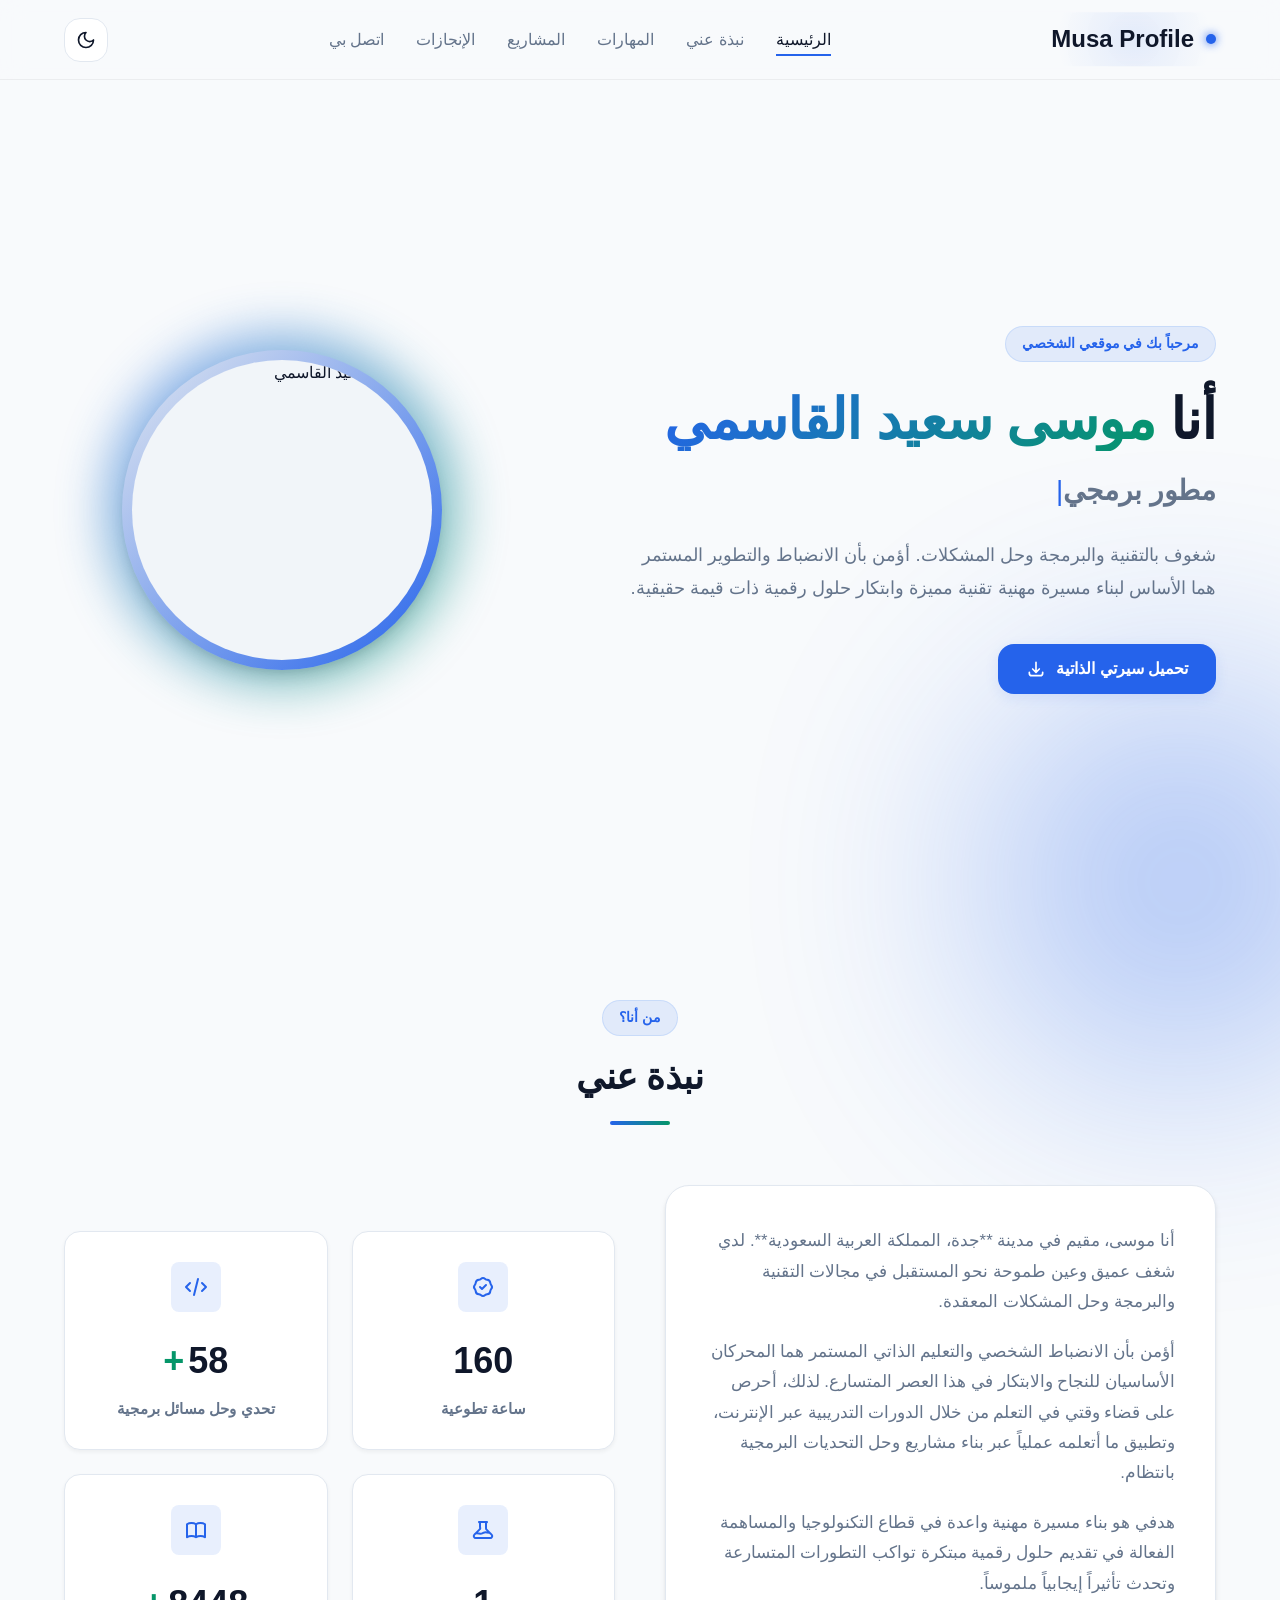
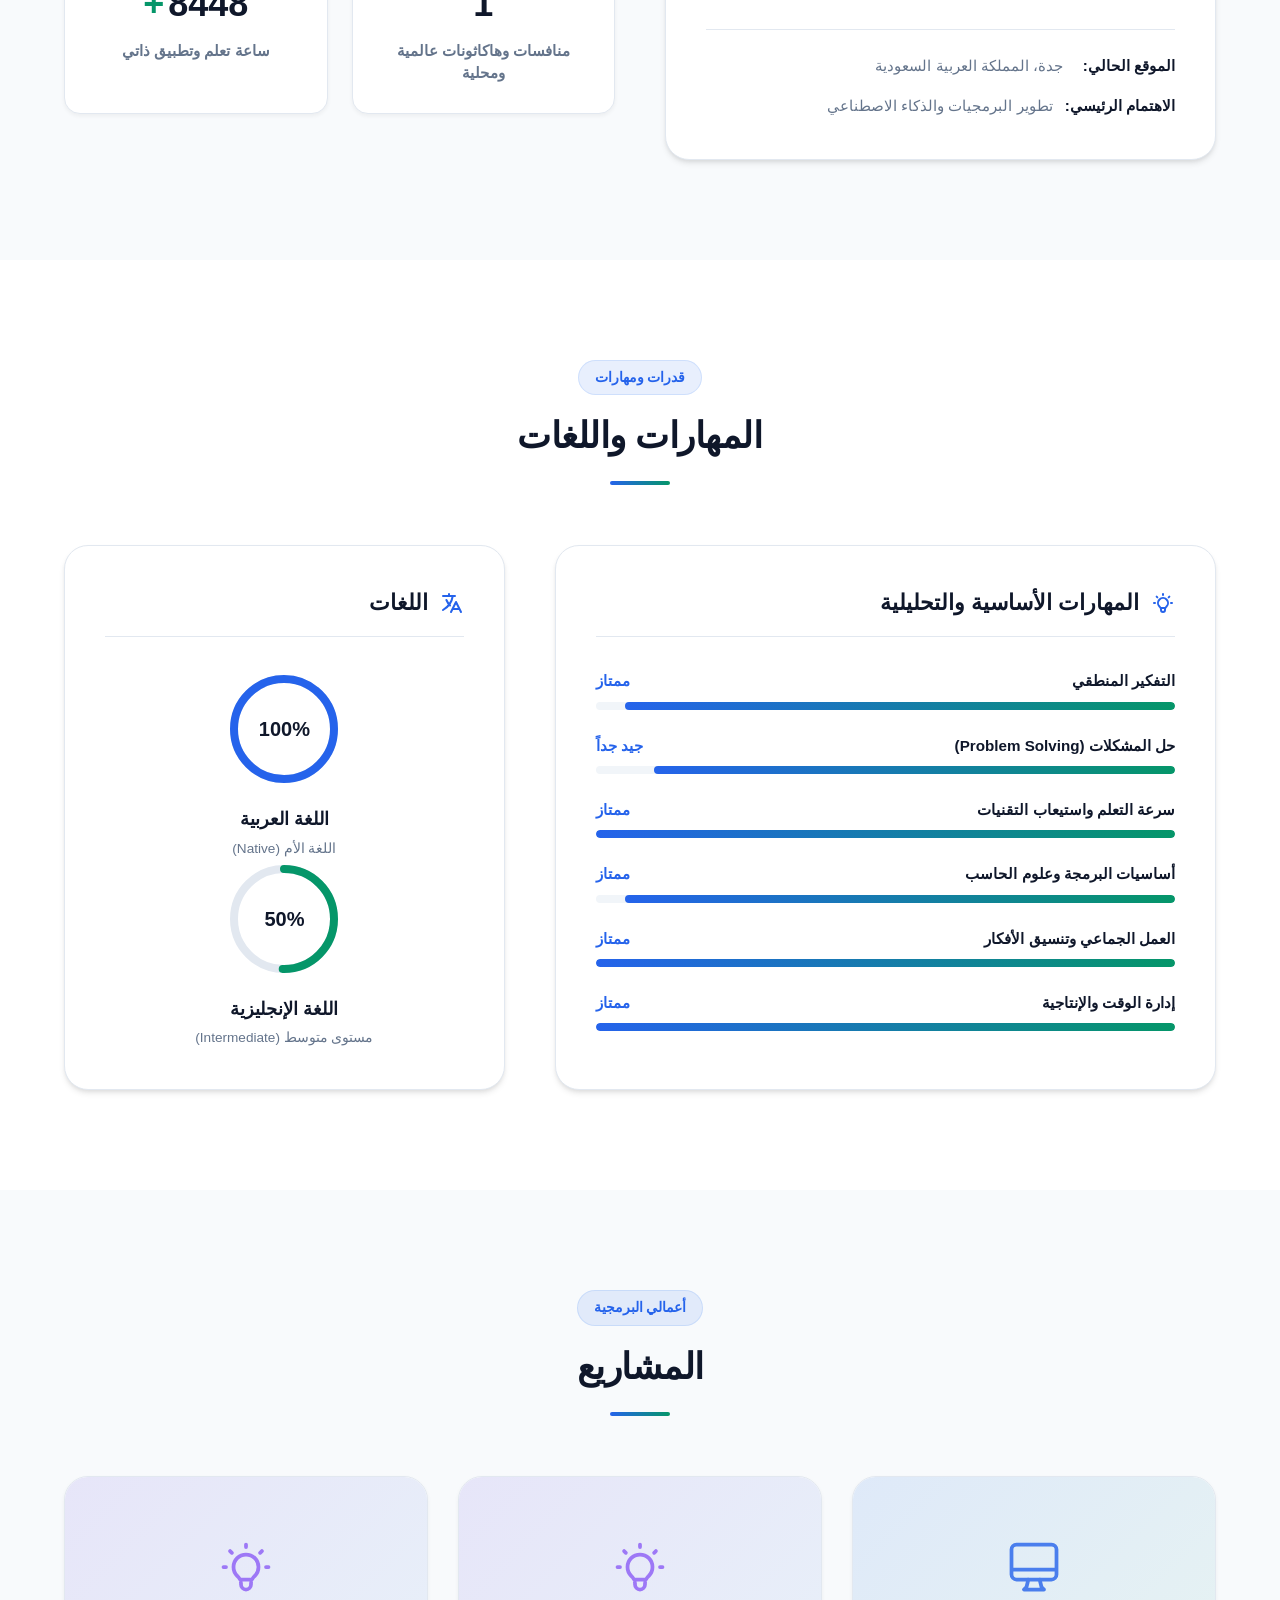
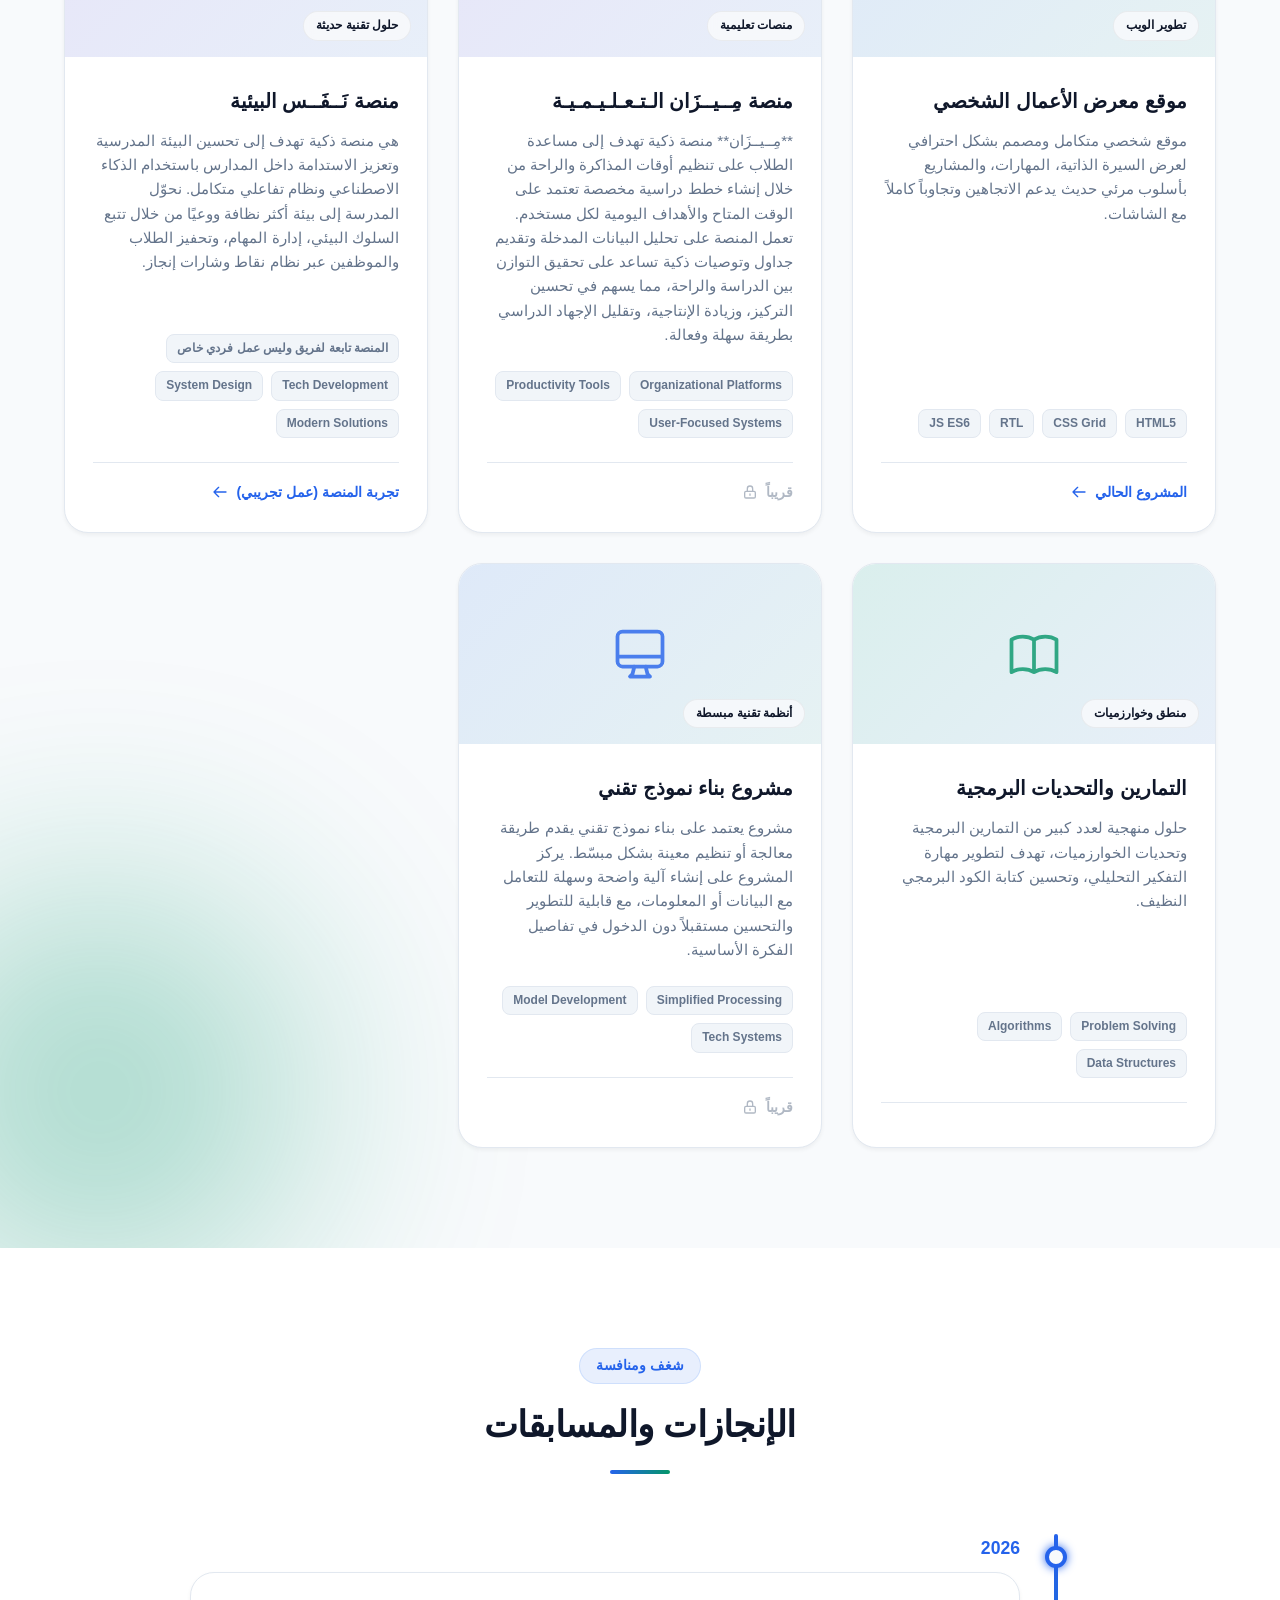
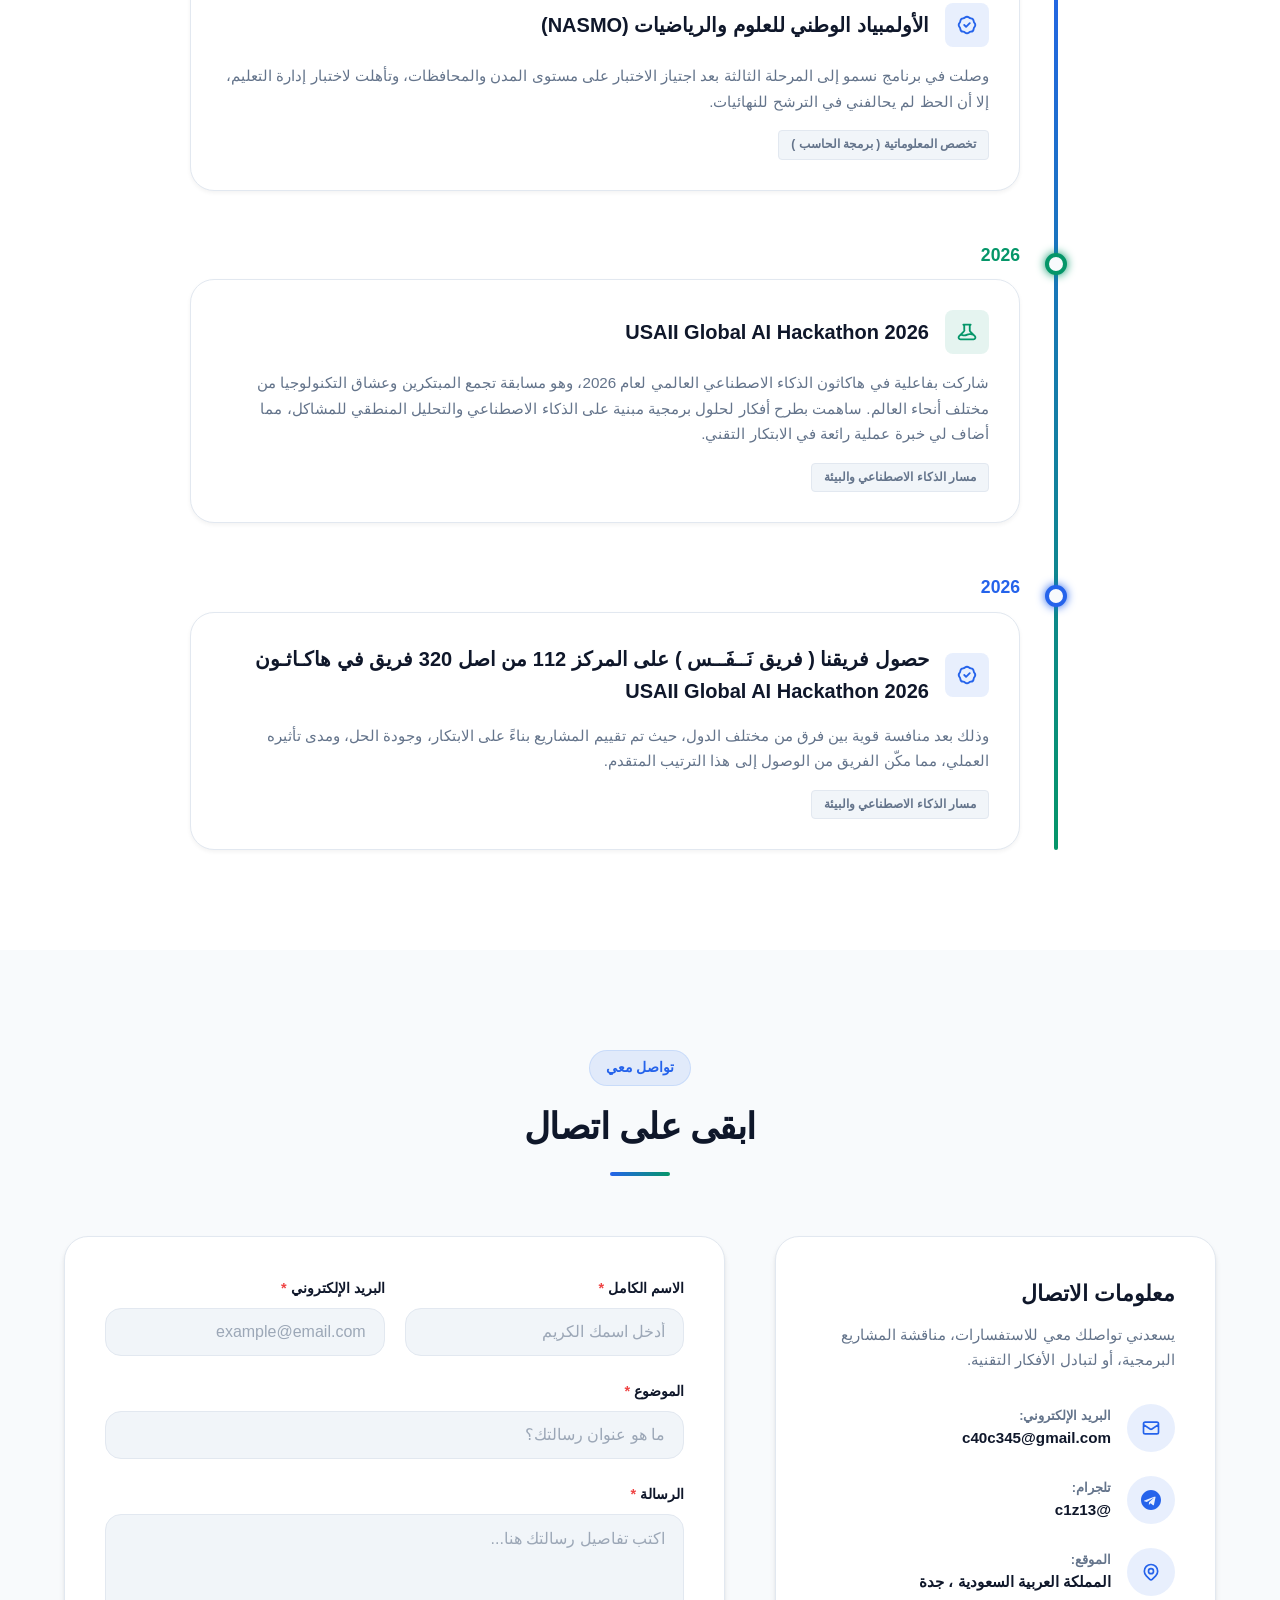
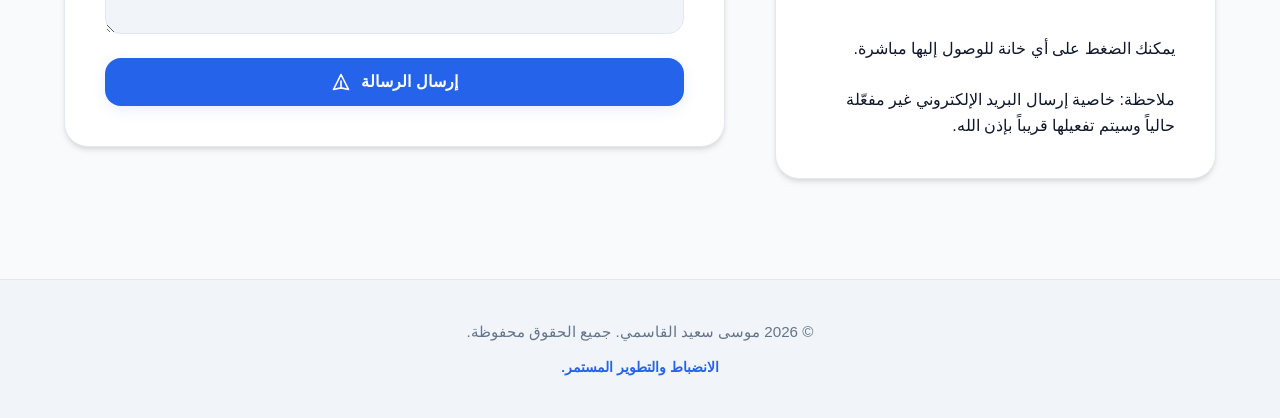
==== commit 92e232ce: "Add files via upload" ====
--- a/index.html
+++ b/index.html
@@ -403,6 +403,41 @@
                         </div>
                     </article>
 
+
+                    <!-- Project 4 نَفَس -->
+                    <article class="project-card">
+                        <div class="project-media">
+                            <div class="project-placeholder-media tech-media">
+                                <svg xmlns="http://www.w3.org/2000/svg" fill="none" viewBox="0 0 24 24" stroke="currentColor" class="media-icon">
+                                    <path stroke-linecap="round" stroke-linejoin="round" stroke-width="1.5" d="M9.663 17h4.673M12 3v1m6.364 1.636l-.707.707M21 12h-1M4 12H3m3.343-5.657l-.707-.707m2.828 9.9a5 5 0 117.072 0l-.548.547A3.374 3.374 0 0014 18.469V19a2 2 0 11-4 0v-.531c0-.895-.356-1.754-.988-2.386l-.548-.547z" />
+                                </svg>
+                            </div>
+                            <span class="project-category">حلول تقنية حديثة</span>
+                        </div>
+                        <div class="project-content">
+                            <h3 class="project-title">منصة نَــفَــس البيئية</h3>
+                            <p class="project-description">
+                                هي منصة ذكية تهدف إلى تحسين البيئة المدرسية وتعزيز الاستدامة داخل المدارس باستخدام الذكاء الاصطناعي ونظام تفاعلي متكامل.
+
+                                نحوّل المدرسة إلى بيئة أكثر نظافة ووعيًا من خلال تتبع السلوك البيئي، إدارة المهام، وتحفيز الطلاب والموظفين عبر نظام نقاط وشارات إنجاز.                            </p>
+                            <div class="project-tags">
+                                <span class="tag">المنصة تابعة لفريق وليس عمل فردي خاص </span>
+                                <span class="tag">Tech Development</span>
+                                <span class="tag">System Design</span>
+                                <span class="tag">Modern Solutions</span>
+                            </div>
+                            <div class="project-links">
+                                <a href="https://nafas-ai-sustainabil-kkt6.bolt.host/#problem" class="project-link-btn active-link">
+                                    تجربة المنصة (عمل تجريبي)
+                                    <svg xmlns="http://www.w3.org/2000/svg" fill="none" viewBox="0 0 24 24" stroke="currentColor" class="link-arrow">
+                                        <path stroke-linecap="round" stroke-linejoin="round" stroke-width="2" d="M10 19l-7-7m0 0l7-7m-7 7h18" />
+                                    </svg>
+                                </a>
+                            </div>
+                        </div>
+                    </article>
+
+
                     <!-- Project 3 -->
                     <article class="project-card">
                         <div class="project-media">
@@ -430,37 +465,7 @@
                     </article>
 
 
-                    <!-- Project 4 نَفَس -->
-                    <article class="project-card">
-                        <div class="project-media">
-                            <div class="project-placeholder-media tech-media">
-                                <svg xmlns="http://www.w3.org/2000/svg" fill="none" viewBox="0 0 24 24" stroke="currentColor" class="media-icon">
-                                    <path stroke-linecap="round" stroke-linejoin="round" stroke-width="1.5" d="M9.663 17h4.673M12 3v1m6.364 1.636l-.707.707M21 12h-1M4 12H3m3.343-5.657l-.707-.707m2.828 9.9a5 5 0 117.072 0l-.548.547A3.374 3.374 0 0014 18.469V19a2 2 0 11-4 0v-.531c0-.895-.356-1.754-.988-2.386l-.548-.547z" />
-                                </svg>
-                            </div>
-                            <span class="project-category">حلول تقنية حديثة</span>
-                        </div>
-                        <div class="project-content">
-                            <h3 class="project-title">مشروع تطوير نظام حديث</h3>
-                            <p class="project-description">
-                                مشروع تقني عام يركز على تطوير نظام حديث يقدم تجربة استخدام سلسة، ويعتمد على أساليب تطوير مرنة وقابلة للتوسع. يهدف المشروع إلى تقديم نموذج متكامل من ناحية التصميم والبنية، مع الحفاظ على بساطة الفكرة ووضوح طريقة الاستخدام.
-
-                            </p>
-                            <div class="project-tags">
-                                <span class="tag">Tech Development</span>
-                                <span class="tag">System Design</span>
-                                <span class="tag">Modern Solutions</span>
-                            </div>
-                            <div class="project-links">
-                                <span class="project-link-btn disabled-btn">
-                                    قريباً
-                                    <svg xmlns="http://www.w3.org/2000/svg" fill="none" viewBox="0 0 24 24" stroke="currentColor" class="link-arrow">
-                                        <path stroke-linecap="round" stroke-linejoin="round" stroke-width="2" d="M12 15v2m-6 4h12a2 2 0 002-2v-6a2 2 0 00-2-2H6a2 2 0 00-2 2v6a2 2 0 002 2zm10-10V7a4 4 0 00-8 0v4h8z" />
-                                    </svg>
-                                </span>
-                            </div>
-                        </div>
-                    </article>
+                    
 
                     <!-- Project 5 كشف -->
                     <article class="project-card">
@@ -543,6 +548,26 @@
                             </div>
                             <p class="timeline-desc">
                                 شاركت بفاعلية في هاكاثون الذكاء الاصطناعي العالمي لعام 2026، وهو مسابقة تجمع المبتكرين وعشاق التكنولوجيا من مختلف أنحاء العالم. ساهمت بطرح أفكار لحلول برمجية مبنية على الذكاء الاصطناعي والتحليل المنطقي للمشاكل، مما أضاف لي خبرة عملية رائعة في الابتكار التقني.
+                            </p>
+                            <span class="timeline-badge">مسار الذكاء الاصطناعي والبيئة</span>
+                        </div>
+                    </div>
+
+                    <!-- Timeline Item 3 -->
+                    <div class="timeline-item">
+                        <div class="timeline-dot"></div>
+                        <div class="timeline-date">2026</div>
+                        <div class="timeline-content">
+                            <div class="timeline-header">
+                                <div class="timeline-icon-wrapper">
+                                    <svg xmlns="http://www.w3.org/2000/svg" fill="none" viewBox="0 0 24 24" stroke="currentColor" class="timeline-icon">
+                                        <path stroke-linecap="round" stroke-linejoin="round" stroke-width="2" d="M9 12l2 2 4-4M7.835 4.697a3.42 3.42 0 001.946-.806 3.42 3.42 0 014.438 0 3.42 3.42 0 001.946.806 3.42 3.42 0 013.138 3.138 3.42 3.42 0 00.806 1.946 3.42 3.42 0 010 4.438 3.42 3.42 0 00-.806 1.946 3.42 3.42 0 01-3.138 3.138 3.42 3.42 0 00-1.946.806 3.42 3.42 0 01-4.438 0 3.42 3.42 0 00-1.946-.806 3.42 3.42 0 01-3.138-3.138 3.42 3.42 0 00-.806-1.946 3.42 3.42 0 010-4.438 3.42 3.42 0 00.806-1.946 3.42 3.42 0 013.138-3.138z" />
+                                    </svg>
+                                </div>
+                                <h3 class="timeline-title">حصول فريقنا ( فريق نَــفَــس ) على المركز  112 من اصل 320 فريق في هاكـاثـون USAII Global AI Hackathon 2026</h3>
+                            </div>
+                            <p class="timeline-desc">
+                               وذلك بعد منافسة قوية بين فرق من مختلف الدول، حيث تم تقييم المشاريع بناءً على الابتكار، وجودة الحل، ومدى تأثيره العملي، مما مكّن الفريق من الوصول إلى هذا الترتيب المتقدم.
                             </p>
                             <span class="timeline-badge">مسار الذكاء الاصطناعي والبيئة</span>
                         </div>
--- a/style.css
+++ b/style.css
@@ -0,0 +1,1863 @@
+/* CSS variables and Design System */
+:root {
+    /* Fonts */
+    --font-primary: 'Tajawal', sans-serif;
+    
+    /* Transitions */
+    --transition-fast: 0.2s ease;
+    --transition-normal: 0.3s ease;
+    --transition-slow: 0.5s cubic-bezier(0.4, 0, 0.2, 1);
+    
+    /* Shadows */
+    --shadow-sm: 0 2px 4px rgba(0, 0, 0, 0.05);
+    --shadow-md: 0 4px 6px -1px rgba(0, 0, 0, 0.1), 0 2px 4px -1px rgba(0, 0, 0, 0.06);
+    --shadow-lg: 0 10px 15px -3px rgba(0, 0, 0, 0.1), 0 4px 6px -2px rgba(0, 0, 0, 0.05);
+    --shadow-glow: 0 0 20px rgba(59, 130, 246, 0.3);
+    
+    /* Layout Constants */
+    --header-height: 80px;
+    --border-radius-sm: 8px;
+    --border-radius-md: 16px;
+    --border-radius-lg: 24px;
+    --border-radius-circle: 50%;
+}
+
+/* Dark Theme Colors (Default) */
+body.dark-theme {
+    --bg-color: #080c16;
+    --bg-alt-color: #0e1322;
+    --bg-section-alt: #0c111e;
+    --card-bg: #131a2c;
+    --text-color: #f8fafc;
+    --text-muted: #94a3b8;
+    --border-color: #1e293b;
+    --border-hover: #334155;
+    
+    --primary-color: #3b82f6; /* Modern Tech Blue */
+    --primary-hover: #2563eb;
+    --primary-glow: rgba(59, 130, 246, 0.2);
+    
+    --accent-color: #10b981; /* Emerald Green */
+    --accent-hover: #059669;
+    --accent-glow: rgba(16, 185, 129, 0.2);
+    
+    --glass-bg: rgba(13, 20, 35, 0.75);
+    --glass-border: rgba(255, 255, 255, 0.05);
+    
+    --scrollbar-track: #0c111e;
+    --scrollbar-thumb: #1e293b;
+    --scrollbar-thumb-hover: #334155;
+}
+
+/* Light Theme Colors */
+body.light-theme {
+    --bg-color: #f8fafc;
+    --bg-alt-color: #f1f5f9;
+    --bg-section-alt: #ffffff;
+    --card-bg: #ffffff;
+    --text-color: #0f172a;
+    --text-muted: #64748b;
+    --border-color: #e2e8f0;
+    --border-hover: #cbd5e1;
+    
+    --primary-color: #2563eb; /* Tech Blue */
+    --primary-hover: #1d4ed8;
+    --primary-glow: rgba(37, 99, 235, 0.1);
+    
+    --accent-color: #059669; /* Emerald Green */
+    --accent-hover: #047857;
+    --accent-glow: rgba(5, 150, 105, 0.1);
+    
+    --glass-bg: rgba(248, 250, 252, 0.85);
+    --glass-border: rgba(0, 0, 0, 0.05);
+    
+    --scrollbar-track: #f1f5f9;
+    --scrollbar-thumb: #cbd5e1;
+    --scrollbar-thumb-hover: #94a3b8;
+}
+
+/* General Reset */
+*, *::before, *::after {
+    box-sizing: border-box;
+    margin: 0;
+    padding: 0;
+    transition: background-color var(--transition-normal), border-color var(--transition-normal);
+}
+
+html {
+    scroll-behavior: smooth;
+    font-size: 16px;
+    height: 100%;
+    overflow-x: hidden;
+}
+
+body {
+    font-family: var(--font-primary);
+    background-color: var(--bg-color);
+    color: var(--text-color);
+    line-height: 1.6;
+    overflow-x: hidden;
+    position: relative;
+    min-height: 100%;
+    display: flex;
+    flex-direction: column;
+}
+
+main {
+    flex-grow: 1;
+}
+
+a {
+    color: inherit;
+    text-decoration: none;
+    transition: color var(--transition-fast), transform var(--transition-fast);
+}
+
+button, input, textarea {
+    font-family: inherit;
+    font-size: inherit;
+    color: inherit;
+    background: none;
+    border: none;
+    outline: none;
+}
+
+button {
+    cursor: pointer;
+}
+
+ul {
+    list-style: none;
+}
+
+img {
+    max-width: 100%;
+    height: auto;
+    display: block;
+}
+
+/* Custom Scrollbar */
+::-webkit-scrollbar {
+    width: 10px;
+}
+::-webkit-scrollbar-track {
+    background: var(--scrollbar-track);
+}
+::-webkit-scrollbar-thumb {
+    background: var(--scrollbar-thumb);
+    border-radius: var(--border-radius-sm);
+}
+::-webkit-scrollbar-thumb:hover {
+    background: var(--scrollbar-thumb-hover);
+}
+
+/* Container */
+.container {
+    width: 100%;
+    max-width: 1200px;
+    margin: 0 auto;
+    padding: 0 24px;
+}
+
+/* Section Common Styling */
+.section-padding {
+    padding: 100px 0;
+}
+
+.bg-section-alt {
+    background-color: var(--bg-section-alt);
+}
+
+.section-header {
+    text-align: center;
+    margin-bottom: 60px;
+    position: relative;
+}
+
+.badge {
+    display: inline-block;
+    padding: 6px 16px;
+    background-color: var(--primary-glow);
+    color: var(--primary-color);
+    border-radius: 50px;
+    font-size: 0.85rem;
+    font-weight: 700;
+    margin-bottom: 12px;
+    border: 1px solid rgba(59, 130, 246, 0.15);
+    text-transform: uppercase;
+}
+
+.section-title {
+    font-size: 2.25rem;
+    font-weight: 800;
+    letter-spacing: -0.5px;
+}
+
+.title-underline {
+    width: 60px;
+    height: 4px;
+    background: linear-gradient(90deg, var(--primary-color), var(--accent-color));
+    margin: 16px auto 0;
+    border-radius: var(--border-radius-sm);
+}
+
+/* Decorative Blur Backgrounds */
+.bg-blur {
+    position: absolute;
+    width: 400px;
+    height: 400px;
+    border-radius: 50%;
+    filter: blur(120px);
+    z-index: -1;
+    pointer-events: none;
+    opacity: 0.35;
+    transition: opacity var(--transition-slow);
+}
+
+.bg-blur-1 {
+    top: 10%;
+    right: -100px;
+    background-color: var(--primary-color);
+}
+
+.bg-blur-2 {
+    top: 60%;
+    left: -100px;
+    background-color: var(--accent-color);
+}
+
+/* Button Component */
+.btn {
+    display: inline-flex;
+    align-items: center;
+    justify-content: center;
+    gap: 10px;
+    padding: 12px 28px;
+    font-weight: 700;
+    border-radius: var(--border-radius-md);
+    transition: all var(--transition-normal);
+    position: relative;
+    overflow: hidden;
+}
+
+.btn-primary {
+    background-color: var(--primary-color);
+    color: #ffffff;
+    box-shadow: 0 4px 14px var(--primary-glow);
+}
+
+.btn-primary:hover {
+    background-color: var(--primary-hover);
+    transform: translateY(-2px);
+    box-shadow: 0 6px 20px var(--primary-glow);
+}
+
+.btn-outline {
+    border: 2px solid var(--border-color);
+    color: var(--text-color);
+}
+
+.btn-outline:hover {
+    border-color: var(--primary-color);
+    color: var(--primary-color);
+    background-color: var(--primary-glow);
+    transform: translateY(-2px);
+}
+
+.btn-icon {
+    width: 20px;
+    height: 20px;
+}
+
+.text-gradient {
+    background: linear-gradient(135deg, var(--primary-color) 0%, var(--accent-color) 100%);
+    -webkit-background-clip: text;
+    -webkit-text-fill-color: transparent;
+    background-clip: text;
+}
+
+/* ==========================================================================
+   Header & Navigation
+   ========================================================================== */
+.header {
+    position: fixed;
+    top: 0;
+    left: 0;
+    width: 100%;
+    height: var(--header-height);
+    background-color: var(--glass-bg);
+    backdrop-filter: blur(12px);
+    -webkit-backdrop-filter: blur(12px);
+    border-bottom: 1px solid var(--glass-border);
+    z-index: 1000;
+    display: flex;
+    align-items: center;
+    transition: all var(--transition-normal);
+}
+
+.header.scrolled {
+    height: 70px;
+    box-shadow: var(--shadow-md);
+}
+
+.header-container {
+    display: flex;
+    align-items: center;
+    justify-content: space-between;
+    width: 100%;
+}
+
+.logo {
+    font-size: 1.5rem;
+    font-weight: 800;
+    color: var(--text-color);
+    display: flex;
+    align-items: center;
+    gap: 12px;
+    position: relative;
+    z-index: 1;
+}
+
+/* Glowing halo moving/pulsing behind the logo text */
+.logo::before {
+    content: '';
+    position: absolute;
+    top: 50%;
+    left: 50%;
+    transform: translate(-50%, -50%);
+    width: 130%;
+    height: 140%;
+    background: radial-gradient(circle, var(--primary-glow) 0%, transparent 70%);
+    z-index: -1;
+    border-radius: var(--border-radius-md);
+    pointer-events: none;
+    animation: logo-glow 3s infinite ease-in-out;
+}
+
+.logo-dot {
+    position: relative;
+    width: 10px;
+    height: 10px;
+    background-color: var(--primary-color);
+    border-radius: var(--border-radius-circle);
+    box-shadow: 0 0 10px var(--primary-color);
+}
+
+/* Radar/Ripple effect behind logo dot */
+.logo-dot::before,
+.logo-dot::after {
+    content: '';
+    position: absolute;
+    top: 50%;
+    left: 50%;
+    transform: translate(-50%, -50%);
+    width: 100%;
+    height: 100%;
+    border-radius: var(--border-radius-circle);
+    border: 1.5px solid var(--primary-color);
+    opacity: 0;
+    pointer-events: none;
+}
+
+.logo-dot::before {
+    animation: logo-ripple 2.4s infinite cubic-bezier(0.1, 0.8, 0.3, 1);
+}
+
+.logo-dot::after {
+    animation: logo-ripple 2.4s infinite cubic-bezier(0.1, 0.8, 0.3, 1) 1.2s;
+}
+
+/* Animations Keyframes */
+@keyframes logo-glow {
+    0%, 100% {
+        transform: translate(-50%, -50%) scale(0.9);
+        opacity: 0.4;
+    }
+    50% {
+        transform: translate(-50%, -50%) scale(1.2);
+        opacity: 0.95;
+        filter: hue-rotate(15deg);
+    }
+}
+
+@keyframes logo-ripple {
+    0% {
+        width: 10px;
+        height: 10px;
+        opacity: 0.8;
+    }
+    100% {
+        width: 32px;
+        height: 32px;
+        opacity: 0;
+    }
+}
+
+.nav-list {
+    display: flex;
+    align-items: center;
+    gap: 32px;
+}
+
+.nav-link {
+    font-weight: 500;
+    color: var(--text-muted);
+    position: relative;
+    padding: 8px 0;
+}
+
+.nav-link:hover, .nav-link.active {
+    color: var(--text-color);
+}
+
+.nav-link::after {
+    content: '';
+    position: absolute;
+    bottom: 0;
+    right: 0;
+    width: 0;
+    height: 2px;
+    background-color: var(--primary-color);
+    transition: width var(--transition-normal);
+}
+
+.nav-link:hover::after, .nav-link.active::after {
+    width: 100%;
+    left: 0;
+}
+
+.header-actions {
+    display: flex;
+    align-items: center;
+    gap: 16px;
+}
+
+/* Theme Toggle Button */
+.theme-toggle-btn {
+    width: 44px;
+    height: 44px;
+    border-radius: var(--border-radius-md);
+    background-color: var(--card-bg);
+    border: 1px solid var(--border-color);
+    color: var(--text-color);
+    display: flex;
+    align-items: center;
+    justify-content: center;
+    transition: all var(--transition-normal);
+}
+
+.theme-toggle-btn:hover {
+    border-color: var(--primary-color);
+    color: var(--primary-color);
+    background-color: var(--primary-glow);
+}
+
+.theme-toggle-btn svg {
+    width: 20px;
+    height: 20px;
+}
+
+/* Show/Hide Sun and Moon icons based on body classes */
+body.dark-theme .sun-icon {
+    display: block;
+}
+body.dark-theme .moon-icon {
+    display: none;
+}
+body.light-theme .sun-icon {
+    display: none;
+}
+body.light-theme .moon-icon {
+    display: block;
+}
+
+/* Mobile Menu Button */
+.mobile-menu-toggle {
+    display: none;
+    flex-direction: column;
+    justify-content: space-between;
+    width: 30px;
+    height: 20px;
+}
+
+.mobile-menu-toggle .bar {
+    width: 100%;
+    height: 2.5px;
+    background-color: var(--text-color);
+    border-radius: 4px;
+    transition: all var(--transition-normal);
+}
+
+/* Mobile Menu Open Animation */
+.mobile-menu-toggle[aria-expanded="true"] .bar:nth-child(1) {
+    transform: translateY(9px) rotate(45deg);
+}
+
+.mobile-menu-toggle[aria-expanded="true"] .bar:nth-child(2) {
+    opacity: 0;
+}
+
+.mobile-menu-toggle[aria-expanded="true"] .bar:nth-child(3) {
+    transform: translateY(-9px) rotate(-45deg);
+}
+
+
+/* ==========================================================================
+   Hero Section
+   ========================================================================== */
+.hero {
+    min-height: 100vh;
+    padding-top: calc(var(--header-height) + 40px);
+    display: flex;
+    align-items: center;
+    position: relative;
+}
+
+.hero-container {
+    display: grid;
+    grid-template-columns: 1.2fr 0.8fr;
+    gap: 60px;
+    align-items: center;
+    width: 100%;
+}
+
+.hero-content {
+    display: flex;
+    flex-direction: column;
+    align-items: flex-start;
+}
+
+.hero-badge {
+    margin-bottom: 24px;
+}
+
+.hero-title {
+    font-size: 3.5rem;
+    font-weight: 800;
+    line-height: 1.2;
+    margin-bottom: 16px;
+    letter-spacing: -1px;
+}
+
+.hero-subtitle {
+    font-size: 1.75rem;
+    font-weight: 700;
+    color: var(--text-muted);
+    margin-bottom: 24px;
+    min-height: 42px;
+}
+
+.hero-description {
+    font-size: 1.15rem;
+    color: var(--text-muted);
+    margin-bottom: 40px;
+    max-width: 600px;
+    line-height: 1.8;
+}
+
+.hero-cta {
+    display: flex;
+    gap: 16px;
+    flex-wrap: wrap;
+}
+
+/* Profile Photo Container */
+.hero-image-container {
+    display: flex;
+    justify-content: center;
+    align-items: center;
+    position: relative;
+}
+
+.image-wrapper {
+    position: relative;
+    width: 320px;
+    height: 320px;
+    border-radius: var(--border-radius-circle);
+    padding: 10px;
+    background: linear-gradient(135deg, var(--border-color) 0%, var(--primary-color) 100%);
+    box-shadow: var(--shadow-lg);
+    animation: float-avatar 6s infinite ease-in-out;
+}
+
+.hero-image {
+    width: 100%;
+    height: 100%;
+    object-fit: cover;
+    border-radius: var(--border-radius-circle);
+    background-color: var(--bg-alt-color);
+}
+
+.glow-bg {
+    position: absolute;
+    top: -15px;
+    left: -15px;
+    right: -15px;
+    bottom: -15px;
+    border-radius: var(--border-radius-circle);
+    background: linear-gradient(135deg, var(--primary-color), var(--accent-color), #8b5cf6, var(--primary-color));
+    background-size: 300% 300%;
+    filter: blur(25px);
+    opacity: 0.55;
+    z-index: -1;
+    animation: glow-rotate 10s infinite linear, glow-pulse 4s infinite alternate ease-in-out;
+}
+
+@keyframes float-avatar {
+    0%, 100% {
+        transform: translateY(0);
+    }
+    50% {
+        transform: translateY(-15px);
+    }
+}
+
+@keyframes glow-rotate {
+    0% {
+        background-position: 0% 50%;
+        transform: rotate(0deg);
+    }
+    50% {
+        background-position: 100% 50%;
+    }
+    100% {
+        background-position: 0% 50%;
+        transform: rotate(360deg);
+    }
+}
+
+@keyframes glow-pulse {
+    0% {
+        transform: scale(0.92);
+        opacity: 0.45;
+    }
+    100% {
+        transform: scale(1.08);
+        opacity: 0.7;
+    }
+}
+
+/* Mouse Scroll Indicator */
+.scroll-indicator {
+    position: absolute;
+    bottom: 30px;
+    left: 50%;
+    transform: translateX(-50%);
+    display: flex;
+    justify-content: center;
+}
+
+.mouse-icon {
+    width: 28px;
+    height: 48px;
+    border: 2px solid var(--text-muted);
+    border-radius: 20px;
+    display: flex;
+    justify-content: center;
+    padding-top: 8px;
+    opacity: 0.7;
+    transition: opacity var(--transition-normal);
+}
+
+.mouse-icon:hover {
+    opacity: 1;
+}
+
+.wheel {
+    width: 4px;
+    height: 8px;
+    background-color: var(--primary-color);
+    border-radius: 2px;
+    animation: scroll-wheel 1.6s infinite;
+}
+
+
+/* ==========================================================================
+   About Me & Stats
+   ========================================================================== */
+.about-grid {
+    display: grid;
+    grid-template-columns: 1fr 1fr;
+    gap: 50px;
+    align-items: center;
+}
+
+.about-text-card {
+    background-color: var(--card-bg);
+    border: 1px solid var(--border-color);
+    border-radius: var(--border-radius-lg);
+    padding: 40px;
+    box-shadow: var(--shadow-md);
+}
+
+.about-paragraph {
+    font-size: 1.05rem;
+    color: var(--text-muted);
+    margin-bottom: 20px;
+    line-height: 1.8;
+}
+
+.about-paragraph:last-of-type {
+    margin-bottom: 30px;
+}
+
+.info-meta-grid {
+    display: grid;
+    grid-template-columns: 1fr;
+    gap: 16px;
+    padding-top: 24px;
+    border-top: 1px solid var(--border-color);
+}
+
+.info-item {
+    display: flex;
+    gap: 12px;
+    font-size: 0.95rem;
+}
+
+.info-label {
+    font-weight: 700;
+    color: var(--text-color);
+    min-width: 100px;
+}
+
+.info-value {
+    color: var(--text-muted);
+}
+
+/* Stats Cards */
+.stats-grid {
+    display: grid;
+    grid-template-columns: 1fr 1fr;
+    gap: 24px;
+}
+
+.stat-card {
+    background-color: var(--card-bg);
+    border: 1px solid var(--border-color);
+    border-radius: var(--border-radius-md);
+    padding: 30px 24px;
+    text-align: center;
+    box-shadow: var(--shadow-sm);
+    transition: all var(--transition-normal);
+}
+
+.stat-card:hover {
+    transform: translateY(-5px);
+    border-color: var(--primary-color);
+    box-shadow: var(--shadow-lg), 0 5px 15px var(--primary-glow);
+}
+
+.stat-icon-wrapper {
+    width: 50px;
+    height: 50px;
+    background-color: var(--primary-glow);
+    color: var(--primary-color);
+    border-radius: var(--border-radius-sm);
+    display: flex;
+    align-items: center;
+    justify-content: center;
+    margin: 0 auto 20px;
+}
+
+.stat-icon {
+    width: 24px;
+    height: 24px;
+}
+
+.stat-number-wrapper {
+    font-size: 2.25rem;
+    font-weight: 800;
+    color: var(--text-color);
+    margin-bottom: 8px;
+    display: flex;
+    justify-content: center;
+    align-items: center;
+}
+
+.stat-plus {
+    color: var(--accent-color);
+    margin-right: 4px;
+}
+
+.stat-title {
+    font-size: 0.95rem;
+    font-weight: 700;
+    color: var(--text-muted);
+    line-height: 1.4;
+}
+
+
+/* ==========================================================================
+   Skills & Languages
+   ========================================================================== */
+.skills-wrapper {
+    display: grid;
+    grid-template-columns: 1.2fr 0.8fr;
+    gap: 50px;
+}
+
+.skills-block {
+    background-color: var(--card-bg);
+    border: 1px solid var(--border-color);
+    border-radius: var(--border-radius-lg);
+    padding: 40px;
+    box-shadow: var(--shadow-md);
+}
+
+.block-title {
+    font-size: 1.35rem;
+    font-weight: 800;
+    margin-bottom: 32px;
+    display: flex;
+    align-items: center;
+    gap: 12px;
+    color: var(--text-color);
+    padding-bottom: 16px;
+    border-bottom: 1px solid var(--border-color);
+}
+
+.block-icon {
+    width: 24px;
+    height: 24px;
+    color: var(--primary-color);
+}
+
+/* Skills Bars */
+.skills-grid {
+    display: grid;
+    grid-template-columns: 1fr;
+    gap: 24px;
+}
+
+.skill-item {
+    display: flex;
+    flex-direction: column;
+    gap: 8px;
+}
+
+.skill-info {
+    display: flex;
+    justify-content: space-between;
+    font-weight: 700;
+    font-size: 0.95rem;
+}
+
+.skill-name {
+    color: var(--text-color);
+}
+
+.skill-percentage {
+    color: var(--primary-color);
+}
+
+.skill-bar-bg {
+    width: 100%;
+    height: 8px;
+    background-color: var(--bg-alt-color);
+    border-radius: 10px;
+    overflow: hidden;
+}
+
+.skill-bar-fill {
+    height: 100%;
+    background: linear-gradient(90deg, var(--primary-color), var(--accent-color));
+    border-radius: 10px;
+    width: 0; /* Animated via CSS or JS */
+    transition: width 1.5s cubic-bezier(0.1, 0.8, 0.2, 1);
+}
+
+/* Languages Proficiencies with SVG circles */
+.languages-container {
+    display: flex;
+    justify-content: space-around;
+    align-items: center;
+    flex-wrap: wrap;
+    gap: 30px;
+    height: 100%;
+    align-content: center;
+}
+
+.lang-card {
+    text-align: center;
+    display: flex;
+    flex-direction: column;
+    align-items: center;
+}
+
+.lang-circle-wrapper {
+    position: relative;
+    width: 120px;
+    height: 120px;
+    margin-bottom: 16px;
+}
+
+.progress-ring {
+    transform: rotate(-90deg);
+}
+
+.progress-ring-circle-bg {
+    stroke-width: 8;
+}
+
+.progress-ring-circle-fill {
+    stroke-linecap: round;
+    transition: stroke-dashoffset 1.5s ease-in-out;
+}
+
+.lang-percent {
+    position: absolute;
+    top: 50%;
+    left: 50%;
+    transform: translate(-50%, -50%);
+    font-size: 1.25rem;
+    font-weight: 800;
+    color: var(--text-color);
+}
+
+.lang-title {
+    font-size: 1.1rem;
+    font-weight: 700;
+    color: var(--text-color);
+    margin-bottom: 4px;
+}
+
+.lang-subtitle {
+    font-size: 0.85rem;
+    color: var(--text-muted);
+}
+
+
+/* ==========================================================================
+   Projects Section
+   ========================================================================== */
+.projects-grid {
+    display: grid;
+    grid-template-columns: repeat(3, 1fr);
+    gap: 30px;
+}
+
+.project-card {
+    background-color: var(--card-bg);
+    border: 1px solid var(--border-color);
+    border-radius: var(--border-radius-lg);
+    overflow: hidden;
+    box-shadow: var(--shadow-sm);
+    display: flex;
+    flex-direction: column;
+    height: 100%;
+    transition: all var(--transition-normal);
+}
+
+.project-card:hover {
+    transform: translateY(-6px);
+    border-color: var(--primary-color);
+    box-shadow: var(--shadow-lg), 0 10px 25px var(--primary-glow);
+}
+
+.project-media {
+    position: relative;
+    height: 180px;
+    background-color: var(--bg-alt-color);
+    overflow: hidden;
+    display: flex;
+    align-items: center;
+    justify-content: center;
+}
+
+.project-placeholder-media {
+    width: 100%;
+    height: 100%;
+    background: linear-gradient(135deg, rgba(59, 130, 246, 0.1) 0%, rgba(16, 185, 129, 0.05) 100%);
+    display: flex;
+    align-items: center;
+    justify-content: center;
+    color: var(--primary-color);
+}
+
+.project-placeholder-media.alt-media {
+    background: linear-gradient(135deg, rgba(16, 185, 129, 0.1) 0%, rgba(59, 130, 246, 0.05) 100%);
+    color: var(--accent-color);
+}
+
+.project-placeholder-media.tech-media {
+    background: linear-gradient(135deg, rgba(139, 92, 246, 0.1) 0%, rgba(59, 130, 246, 0.05) 100%);
+    color: #8b5cf6;
+}
+
+.media-icon {
+    width: 60px;
+    height: 60px;
+    opacity: 0.8;
+}
+
+.project-category {
+    position: absolute;
+    bottom: 16px;
+    right: 16px;
+    background-color: var(--glass-bg);
+    color: var(--text-color);
+    padding: 4px 12px;
+    border-radius: 50px;
+    font-size: 0.75rem;
+    font-weight: 700;
+    border: 1px solid var(--glass-border);
+    backdrop-filter: blur(4px);
+}
+
+.project-content {
+    padding: 28px;
+    display: flex;
+    flex-direction: column;
+    flex-grow: 1;
+}
+
+.project-title {
+    font-size: 1.25rem;
+    font-weight: 800;
+    margin-bottom: 12px;
+    color: var(--text-color);
+}
+
+.project-description {
+    font-size: 0.95rem;
+    color: var(--text-muted);
+    margin-bottom: 24px;
+    line-height: 1.6;
+    flex-grow: 1;
+}
+
+.project-tags {
+    display: flex;
+    flex-wrap: wrap;
+    gap: 8px;
+    margin-bottom: 24px;
+}
+
+.tag {
+    background-color: var(--bg-alt-color);
+    color: var(--text-muted);
+    font-size: 0.75rem;
+    font-weight: 700;
+    padding: 4px 10px;
+    border-radius: var(--border-radius-sm);
+    border: 1px solid var(--border-color);
+}
+
+.project-links {
+    padding-top: 16px;
+    border-top: 1px solid var(--border-color);
+}
+
+.project-link-btn {
+    display: inline-flex;
+    align-items: center;
+    gap: 8px;
+    font-weight: 700;
+    font-size: 0.9rem;
+    color: var(--text-muted);
+}
+
+.project-link-btn.active-link {
+    color: var(--primary-color);
+}
+
+.project-link-btn:hover {
+    color: var(--primary-hover);
+}
+
+.link-arrow {
+    width: 16px;
+    height: 16px;
+    transition: transform var(--transition-fast);
+}
+
+.project-link-btn:hover .link-arrow {
+    transform: translateX(-4px); /* Moves arrow left in RTL */
+}
+
+.disabled-btn {
+    opacity: 0.5;
+    cursor: not-allowed;
+    display: inline-flex;
+    align-items: center;
+    gap: 8px;
+    font-weight: 700;
+    font-size: 0.9rem;
+}
+
+
+/* ==========================================================================
+   Achievements & Competitions
+   ========================================================================== */
+.timeline {
+    position: relative;
+    max-width: 900px;
+    margin: 0 auto;
+}
+
+.timeline::before {
+    content: '';
+    position: absolute;
+    top: 0;
+    bottom: 0;
+    right: 32px;
+    width: 4px;
+    background: linear-gradient(180deg, var(--primary-color) 0%, var(--accent-color) 100%);
+    border-radius: var(--border-radius-sm);
+}
+
+.timeline-item {
+    position: relative;
+    padding-right: 70px;
+    margin-bottom: 50px;
+}
+
+.timeline-item:last-child {
+    margin-bottom: 0;
+}
+
+.timeline-dot {
+    position: absolute;
+    right: 23px;
+    top: 12px;
+    width: 22px;
+    height: 22px;
+    border-radius: var(--border-radius-circle);
+    background-color: var(--bg-color);
+    border: 4px solid var(--primary-color);
+    box-shadow: 0 0 10px var(--primary-color);
+    z-index: 2;
+    transition: all var(--transition-normal);
+}
+
+.timeline-item:nth-child(even) .timeline-dot {
+    border-color: var(--accent-color);
+    box-shadow: 0 0 10px var(--accent-color);
+}
+
+.timeline-item:hover .timeline-dot {
+    transform: scale(1.2);
+    background-color: var(--primary-color);
+}
+
+.timeline-item:nth-child(even):hover .timeline-dot {
+    background-color: var(--accent-color);
+}
+
+.timeline-date {
+    font-size: 1.1rem;
+    font-weight: 800;
+    color: var(--primary-color);
+    margin-bottom: 10px;
+}
+
+.timeline-item:nth-child(even) .timeline-date {
+    color: var(--accent-color);
+}
+
+.timeline-content {
+    background-color: var(--card-bg);
+    border: 1px solid var(--border-color);
+    border-radius: var(--border-radius-lg);
+    padding: 30px;
+    box-shadow: var(--shadow-sm);
+    transition: all var(--transition-normal);
+}
+
+.timeline-content:hover {
+    transform: translateY(-3px);
+    border-color: var(--primary-color);
+    box-shadow: var(--shadow-md);
+}
+
+.timeline-item:nth-child(even) .timeline-content:hover {
+    border-color: var(--accent-color);
+}
+
+.timeline-header {
+    display: flex;
+    align-items: center;
+    gap: 16px;
+    margin-bottom: 16px;
+}
+
+.timeline-icon-wrapper {
+    width: 44px;
+    height: 44px;
+    background-color: var(--primary-glow);
+    color: var(--primary-color);
+    border-radius: var(--border-radius-sm);
+    display: flex;
+    align-items: center;
+    justify-content: center;
+    flex-shrink: 0;
+}
+
+.timeline-item:nth-child(even) .timeline-icon-wrapper {
+    background-color: var(--accent-glow);
+    color: var(--accent-color);
+}
+
+.timeline-icon {
+    width: 22px;
+    height: 22px;
+}
+
+.timeline-title {
+    font-size: 1.25rem;
+    font-weight: 800;
+    color: var(--text-color);
+}
+
+.timeline-desc {
+    font-size: 0.95rem;
+    color: var(--text-muted);
+    line-height: 1.7;
+    margin-bottom: 16px;
+}
+
+.timeline-badge {
+    display: inline-block;
+    padding: 4px 12px;
+    background-color: var(--bg-alt-color);
+    border: 1px solid var(--border-color);
+    border-radius: 4px;
+    font-size: 0.75rem;
+    font-weight: 700;
+    color: var(--text-muted);
+}
+
+
+/* ==========================================================================
+   Contact & Social Media
+   ========================================================================== */
+.contact-grid {
+    display: grid;
+    grid-template-columns: 0.8fr 1.2fr;
+    gap: 50px;
+    align-items: start;
+}
+
+.contact-info-card {
+    background-color: var(--card-bg);
+    border: 1px solid var(--border-color);
+    border-radius: var(--border-radius-lg);
+    padding: 40px;
+    box-shadow: var(--shadow-md);
+}
+
+.card-title {
+    font-size: 1.35rem;
+    font-weight: 800;
+    margin-bottom: 12px;
+}
+
+.card-desc {
+    font-size: 0.95rem;
+    color: var(--text-muted);
+    margin-bottom: 32px;
+    line-height: 1.6;
+}
+
+.contact-methods {
+    display: flex;
+    flex-direction: column;
+    gap: 24px;
+    margin-bottom: 40px;
+}
+
+.contact-method-item {
+    display: flex;
+    align-items: center;
+    gap: 16px;
+}
+
+.icon-circle {
+    width: 48px;
+    height: 48px;
+    border-radius: var(--border-radius-circle);
+    background-color: var(--primary-glow);
+    color: var(--primary-color);
+    display: flex;
+    align-items: center;
+    justify-content: center;
+}
+
+.contact-icon {
+    width: 20px;
+    height: 20px;
+}
+
+.method-details {
+    display: flex;
+    flex-direction: column;
+}
+
+.method-label {
+    font-size: 0.8rem;
+    font-weight: 700;
+    color: var(--text-muted);
+}
+
+.method-link, .method-value {
+    font-weight: 700;
+    font-size: 0.95rem;
+    color: var(--text-color);
+}
+
+.method-link:hover {
+    color: var(--primary-color);
+}
+
+/* Social Media Section */
+.social-links-wrapper {
+    padding-top: 32px;
+    border-top: 1px solid var(--border-color);
+}
+
+.social-title {
+    font-size: 1rem;
+    font-weight: 800;
+    margin-bottom: 20px;
+}
+
+.social-icons {
+    display: flex;
+    gap: 16px;
+    flex-wrap: wrap;
+}
+
+.social-icon-btn {
+    width: 44px;
+    height: 44px;
+    border-radius: var(--border-radius-md);
+    background-color: var(--bg-alt-color);
+    border: 1px solid var(--border-color);
+    color: var(--text-muted);
+    display: flex;
+    align-items: center;
+    justify-content: center;
+    transition: all var(--transition-normal);
+}
+
+.social-icon-btn:hover {
+    color: #ffffff;
+    border-color: var(--primary-color);
+    background-color: var(--primary-color);
+    transform: translateY(-3px);
+}
+
+.social-icon-btn#linkedin-btn:hover {
+    background-color: #0077b5;
+    border-color: #0077b5;
+}
+
+.social-icon-btn#github-btn:hover {
+    background-color: #24292e;
+    border-color: #24292e;
+}
+
+.social-icon-btn.add-future-platform {
+    border-style: dashed;
+    background-color: transparent;
+    color: var(--primary-color);
+}
+
+.social-icon-btn.add-future-platform:hover {
+    border-style: solid;
+    background-color: var(--primary-glow);
+    color: var(--primary-color);
+    transform: translateY(0) scale(1.05);
+}
+
+.svg-icon {
+    width: 18px;
+    height: 18px;
+}
+
+/* Contact Form Card */
+.contact-form-card {
+    background-color: var(--card-bg);
+    border: 1px solid var(--border-color);
+    border-radius: var(--border-radius-lg);
+    padding: 40px;
+    box-shadow: var(--shadow-md);
+}
+
+.contact-form {
+    display: flex;
+    flex-direction: column;
+    gap: 24px;
+}
+
+.form-group-row {
+    display: grid;
+    grid-template-columns: 1fr 1fr;
+    gap: 20px;
+}
+
+.form-group {
+    display: flex;
+    flex-direction: column;
+    gap: 8px;
+}
+
+.form-label {
+    font-size: 0.9rem;
+    font-weight: 700;
+    color: var(--text-color);
+}
+
+.required {
+    color: #ef4444;
+}
+
+.form-control {
+    width: 100%;
+    padding: 14px 18px;
+    background-color: var(--bg-alt-color);
+    border: 1px solid var(--border-color);
+    border-radius: var(--border-radius-md);
+    color: var(--text-color);
+    transition: all var(--transition-normal);
+}
+
+.form-control::placeholder {
+    color: var(--text-muted);
+    opacity: 0.6;
+}
+
+.form-control:focus {
+    border-color: var(--primary-color);
+    box-shadow: 0 0 0 4px var(--primary-glow);
+    background-color: var(--card-bg);
+}
+
+textarea.form-control {
+    resize: vertical;
+}
+
+.btn-submit {
+    width: 100%;
+    padding: 14px;
+}
+
+
+/* ==========================================================================
+   Footer
+   ========================================================================== */
+.footer {
+    background-color: var(--bg-alt-color);
+    border-top: 1px solid var(--border-color);
+    padding: 40px 0;
+    text-align: center;
+}
+
+.footer-container {
+    display: flex;
+    flex-direction: column;
+    align-items: center;
+    gap: 12px;
+}
+
+.copyright {
+    font-size: 0.95rem;
+    color: var(--text-muted);
+}
+
+.footer-tagline {
+    font-size: 0.85rem;
+    font-weight: 700;
+    color: var(--primary-color);
+}
+
+
+/* ==========================================================================
+   Toast Notifications
+   ========================================================================== */
+.toast {
+    position: fixed;
+    bottom: 30px;
+    left: 30px; /* Aligned left for modern styling, works beautifully in RTL */
+    background-color: var(--card-bg);
+    border: 1px solid var(--accent-color);
+    border-radius: var(--border-radius-md);
+    box-shadow: var(--shadow-lg), 0 10px 30px var(--accent-glow);
+    padding: 16px 24px;
+    z-index: 2000;
+    max-width: 380px;
+    transform: translateY(150%);
+    opacity: 0;
+    transition: all var(--transition-slow);
+}
+
+.toast.show {
+    transform: translateY(0);
+    opacity: 1;
+}
+
+.toast-content {
+    display: flex;
+    align-items: flex-start;
+    gap: 16px;
+}
+
+.toast-icon-wrapper {
+    width: 36px;
+    height: 36px;
+    border-radius: var(--border-radius-circle);
+    background-color: var(--accent-glow);
+    color: var(--accent-color);
+    display: flex;
+    align-items: center;
+    justify-content: center;
+    flex-shrink: 0;
+}
+
+.toast-icon {
+    width: 18px;
+    height: 18px;
+}
+
+.toast-text {
+    display: flex;
+    flex-direction: column;
+    gap: 4px;
+}
+
+.toast-title {
+    font-size: 0.95rem;
+    font-weight: 800;
+    color: var(--text-color);
+}
+
+.toast-desc {
+    font-size: 0.85rem;
+    color: var(--text-muted);
+}
+
+
+/* ==========================================================================
+   Keyframes & Animations
+   ========================================================================== */
+@keyframes pulse {
+    0% {
+        transform: scale(0.95);
+        opacity: 0.2;
+    }
+    100% {
+        transform: scale(1.05);
+        opacity: 0.4;
+    }
+}
+
+@keyframes scroll-wheel {
+    0% {
+        transform: translateY(0);
+        opacity: 1;
+    }
+    50% {
+        transform: translateY(12px);
+        opacity: 0.3;
+    }
+    100% {
+        transform: translateY(0);
+        opacity: 1;
+    }
+}
+
+.cursor {
+    color: var(--primary-color);
+    font-weight: 300;
+    animation: blink 0.8s infinite;
+}
+
+@keyframes blink {
+    0%, 100% { opacity: 1; }
+    50% { opacity: 0; }
+}
+
+
+/* ==========================================================================
+   Responsive Media Queries
+   ========================================================================== */
+
+/* Laptops & Tablets (Landscape) */
+@media (max-width: 1024px) {
+    .hero-title {
+        font-size: 3rem;
+    }
+    
+    .hero-container {
+        gap: 40px;
+    }
+    
+    .about-grid {
+        gap: 30px;
+    }
+    
+    .projects-grid {
+        grid-template-columns: repeat(2, 1fr);
+    }
+    
+    .skills-wrapper {
+        grid-template-columns: 1fr;
+        gap: 40px;
+    }
+}
+
+/* Tablets (Landscape/Portrait transition) */
+@media (max-width: 992px) {
+    /* Mobile Navbar toggle */
+    .mobile-menu-toggle {
+        display: flex;
+        z-index: 1100;
+    }
+    
+    .nav-menu {
+        position: fixed;
+        top: 0;
+        right: -100%;
+        width: 280px;
+        max-width: 100%;
+        height: 100vh;
+        background-color: var(--card-bg);
+        border-left: 1px solid var(--border-color);
+        padding: 100px 40px 40px;
+        box-shadow: var(--shadow-lg);
+        transition: right var(--transition-normal);
+        z-index: 1050;
+        display: block;
+        overflow-y: auto; /* Enable scrolling on short screens */
+    }
+    
+    .nav-menu.open {
+        right: 0;
+    }
+    
+    .nav-list {
+        flex-direction: column;
+        align-items: flex-start;
+        gap: 24px;
+    }
+    
+    .nav-link {
+        font-size: 1.15rem;
+        display: block;
+        width: 100%;
+    }
+    
+    /* Hero layout stack */
+    .hero {
+        padding-top: calc(var(--header-height) + 20px);
+    }
+    
+    .hero-container {
+        grid-template-columns: 1fr;
+        text-align: center;
+        gap: 40px;
+    }
+    
+    .hero-content {
+        align-items: center;
+        order: 2;
+    }
+    
+    .hero-image-container {
+        order: 1;
+    }
+    
+    .image-wrapper {
+        width: 260px;
+        height: 260px;
+    }
+    
+    .hero-description {
+        font-size: 1.05rem;
+    }
+    
+    .hero-cta {
+        justify-content: center;
+    }
+    
+    /* About & Stats stack */
+    .about-grid {
+        grid-template-columns: 1fr;
+        gap: 40px;
+    }
+    
+    .about-text-card {
+        padding: 30px;
+    }
+    
+    /* Contact grid stack */
+    .contact-grid {
+        grid-template-columns: 1fr;
+        gap: 40px;
+    }
+}
+
+/* Tablets (Portrait) */
+@media (max-width: 768px) {
+    .section-padding {
+        padding: 70px 0;
+    }
+    
+    .section-title {
+        font-size: 1.85rem;
+    }
+    
+    .projects-grid {
+        grid-template-columns: 1fr;
+    }
+    
+    /* Timeline adjustments */
+    .timeline::before {
+        right: 18px;
+    }
+    
+    .timeline-item {
+        padding-right: 44px;
+        margin-bottom: 40px;
+    }
+    
+    .timeline-dot {
+        right: 11px; /* Centered perfectly with timeline line (18px + 2px = 20px, 11px + 9px = 20px) */
+        width: 18px;
+        height: 18px;
+        border-width: 3px;
+    }
+    
+    .timeline-content {
+        padding: 20px;
+    }
+    
+    .timeline-title {
+        font-size: 1.1rem;
+    }
+}
+
+/* Mobile Portrait & Small Screens */
+@media (max-width: 576px) {
+    .form-group-row {
+        grid-template-columns: 1fr;
+        gap: 24px;
+    }
+}
+
+/* Mobile Phones (iPhone, Android) */
+@media (max-width: 480px) {
+    .container {
+        padding: 0 16px;
+    }
+    
+    .logo {
+        font-size: 1.25rem;
+        gap: 8px;
+    }
+    
+    .hero-title {
+        font-size: 2.25rem;
+    }
+    
+    .hero-subtitle {
+        font-size: 1.35rem;
+        min-height: 36px;
+    }
+    
+    .btn {
+        width: 100%;
+        padding: 12px 20px;
+    }
+    
+    .hero-cta {
+        flex-direction: column;
+        width: 100%;
+        gap: 12px;
+    }
+    
+    .image-wrapper {
+        width: 220px;
+        height: 220px;
+    }
+    
+    .stats-grid {
+        grid-template-columns: 1fr;
+        gap: 16px;
+    }
+    
+    .stat-card {
+        padding: 24px 16px;
+    }
+    
+    .skills-block, .contact-info-card, .contact-form-card {
+        padding: 24px 16px;
+    }
+    
+    .toast {
+        left: 16px;
+        right: 16px;
+        max-width: none;
+        bottom: 16px;
+    }
+}
+
+/* Very Small Phones */
+@media (max-width: 350px) {
+    .hero-title {
+        font-size: 1.85rem;
+    }
+    
+    .image-wrapper {
+        width: 180px;
+        height: 180px;
+    }
+}
+
+/* Scroll To Top Button */
+.scroll-to-top-btn {
+    position: fixed;
+    bottom: 30px;
+    right: 30px;
+    width: 52px;
+    height: 52px;
+    border-radius: var(--border-radius-circle);
+    background-color: var(--primary-color);
+    color: #ffffff;
+    display: flex;
+    align-items: center;
+    justify-content: center;
+    box-shadow: 0 4px 14px var(--primary-glow);
+    z-index: 999;
+    opacity: 0;
+    visibility: hidden;
+    transform: translateY(20px);
+    transition: all var(--transition-normal);
+}
+
+.scroll-to-top-btn.show {
+    opacity: 1;
+    visibility: visible;
+    transform: translateY(0);
+}
+
+.scroll-to-top-btn:hover {
+    background-color: var(--primary-hover);
+    transform: translateY(-5px);
+    box-shadow: 0 6px 20px var(--primary-glow);
+}
+
+.scroll-to-top-btn svg {
+    width: 22px;
+    height: 22px;
+}
+
+@media (max-width: 480px) {
+    .scroll-to-top-btn {
+        bottom: 20px;
+        right: 20px;
+        width: 46px;
+        height: 46px;
+    }
+}
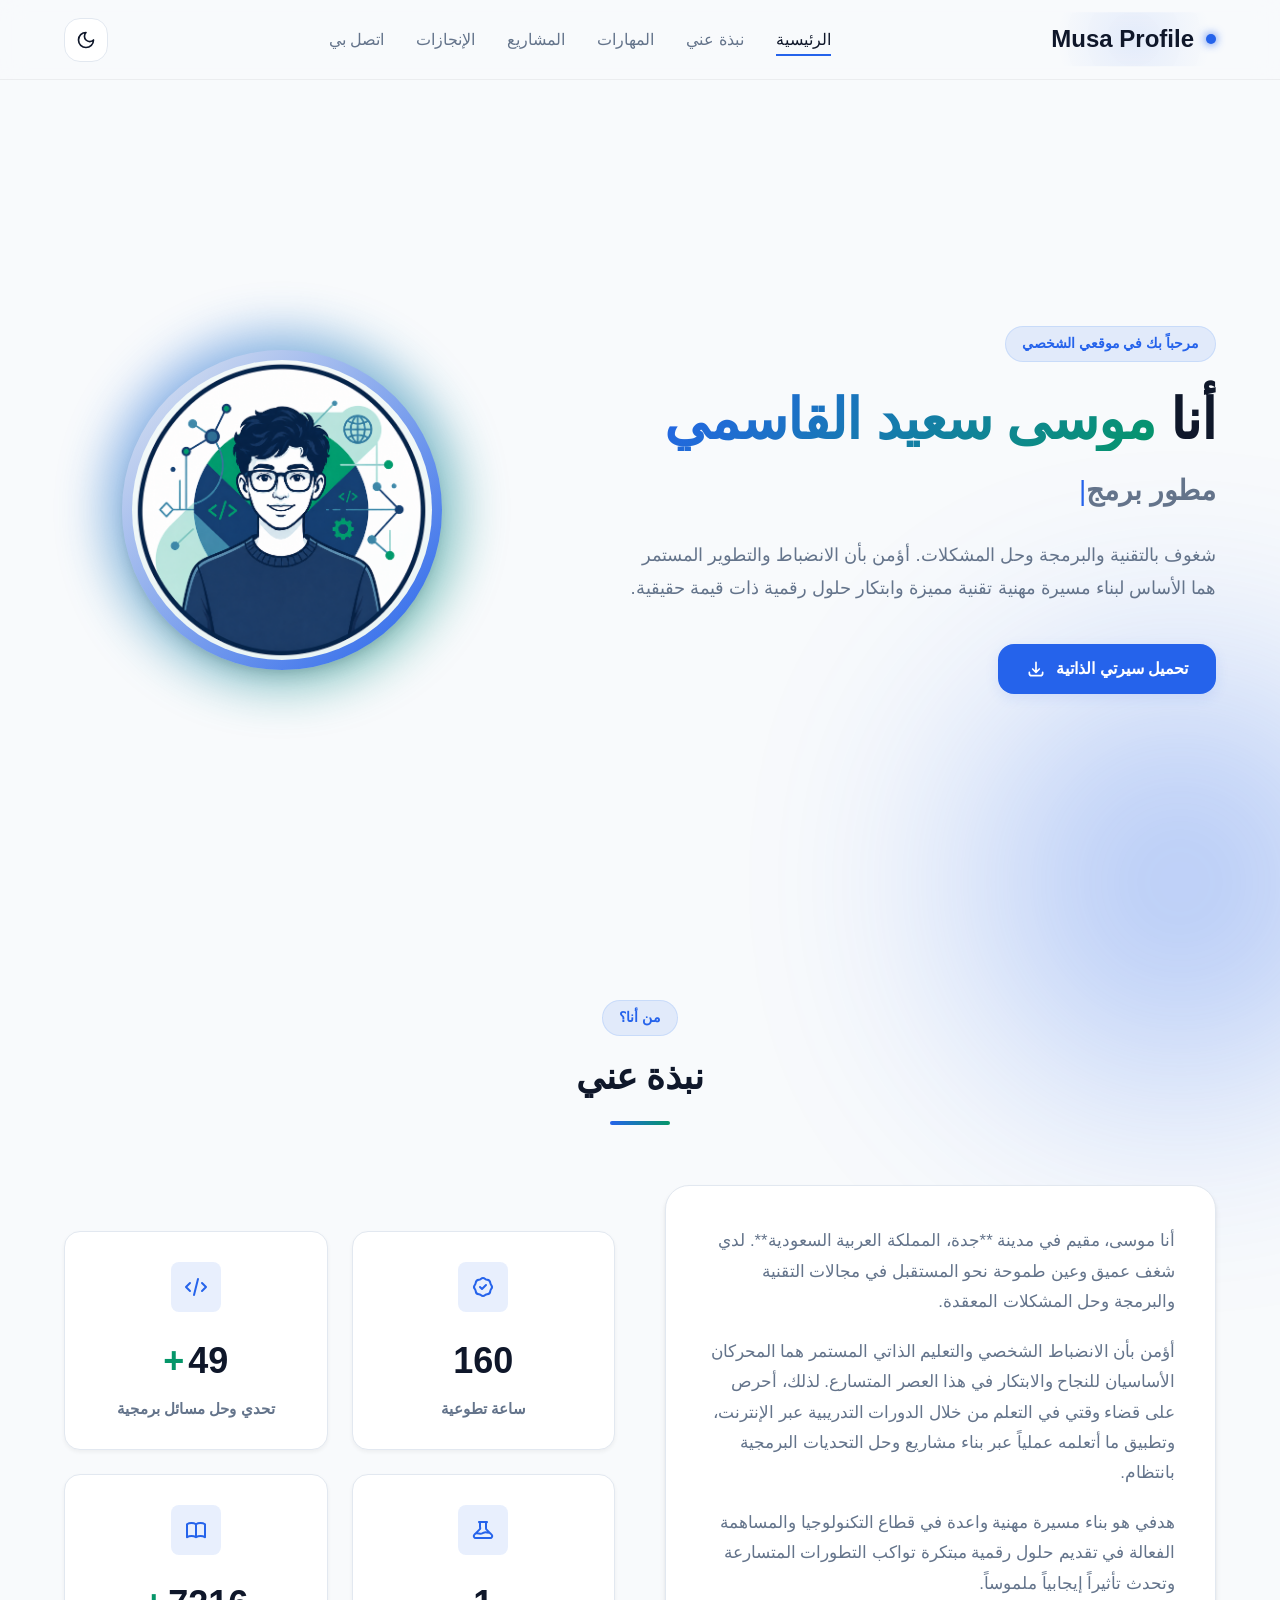
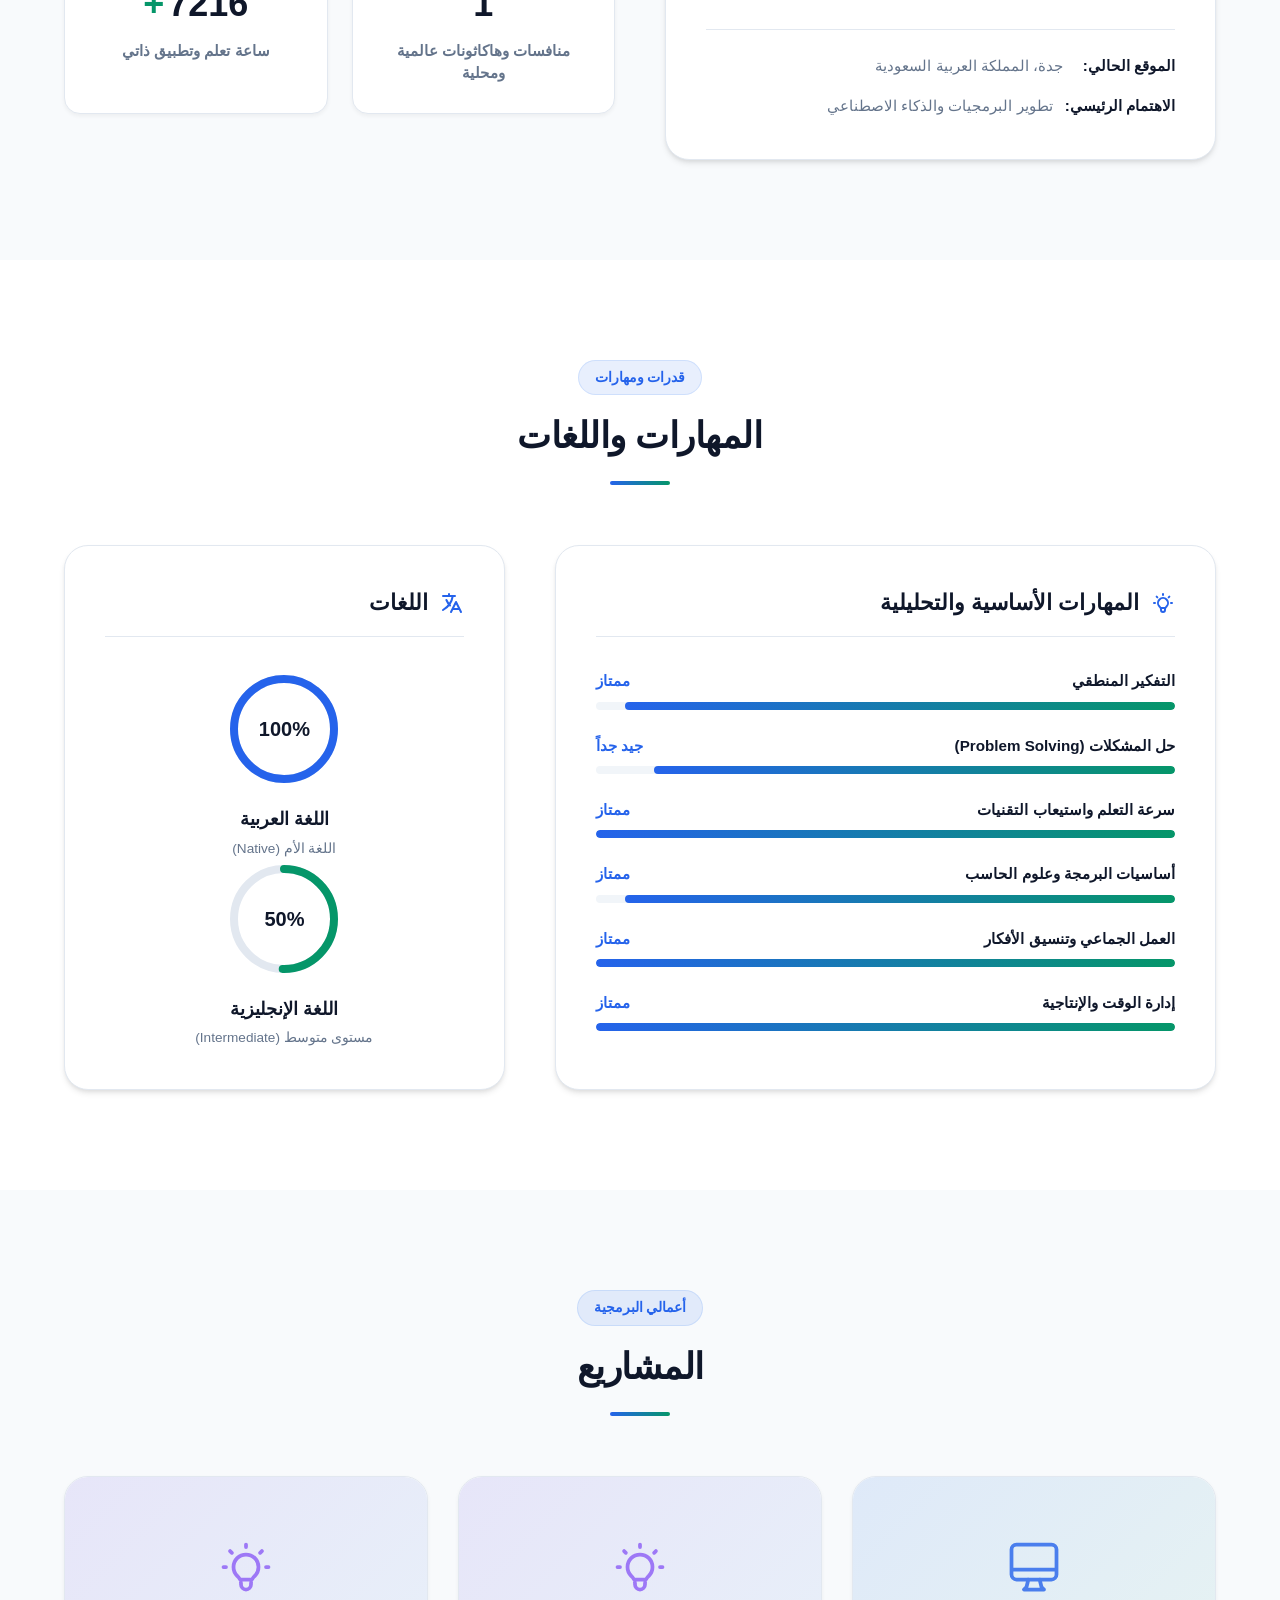
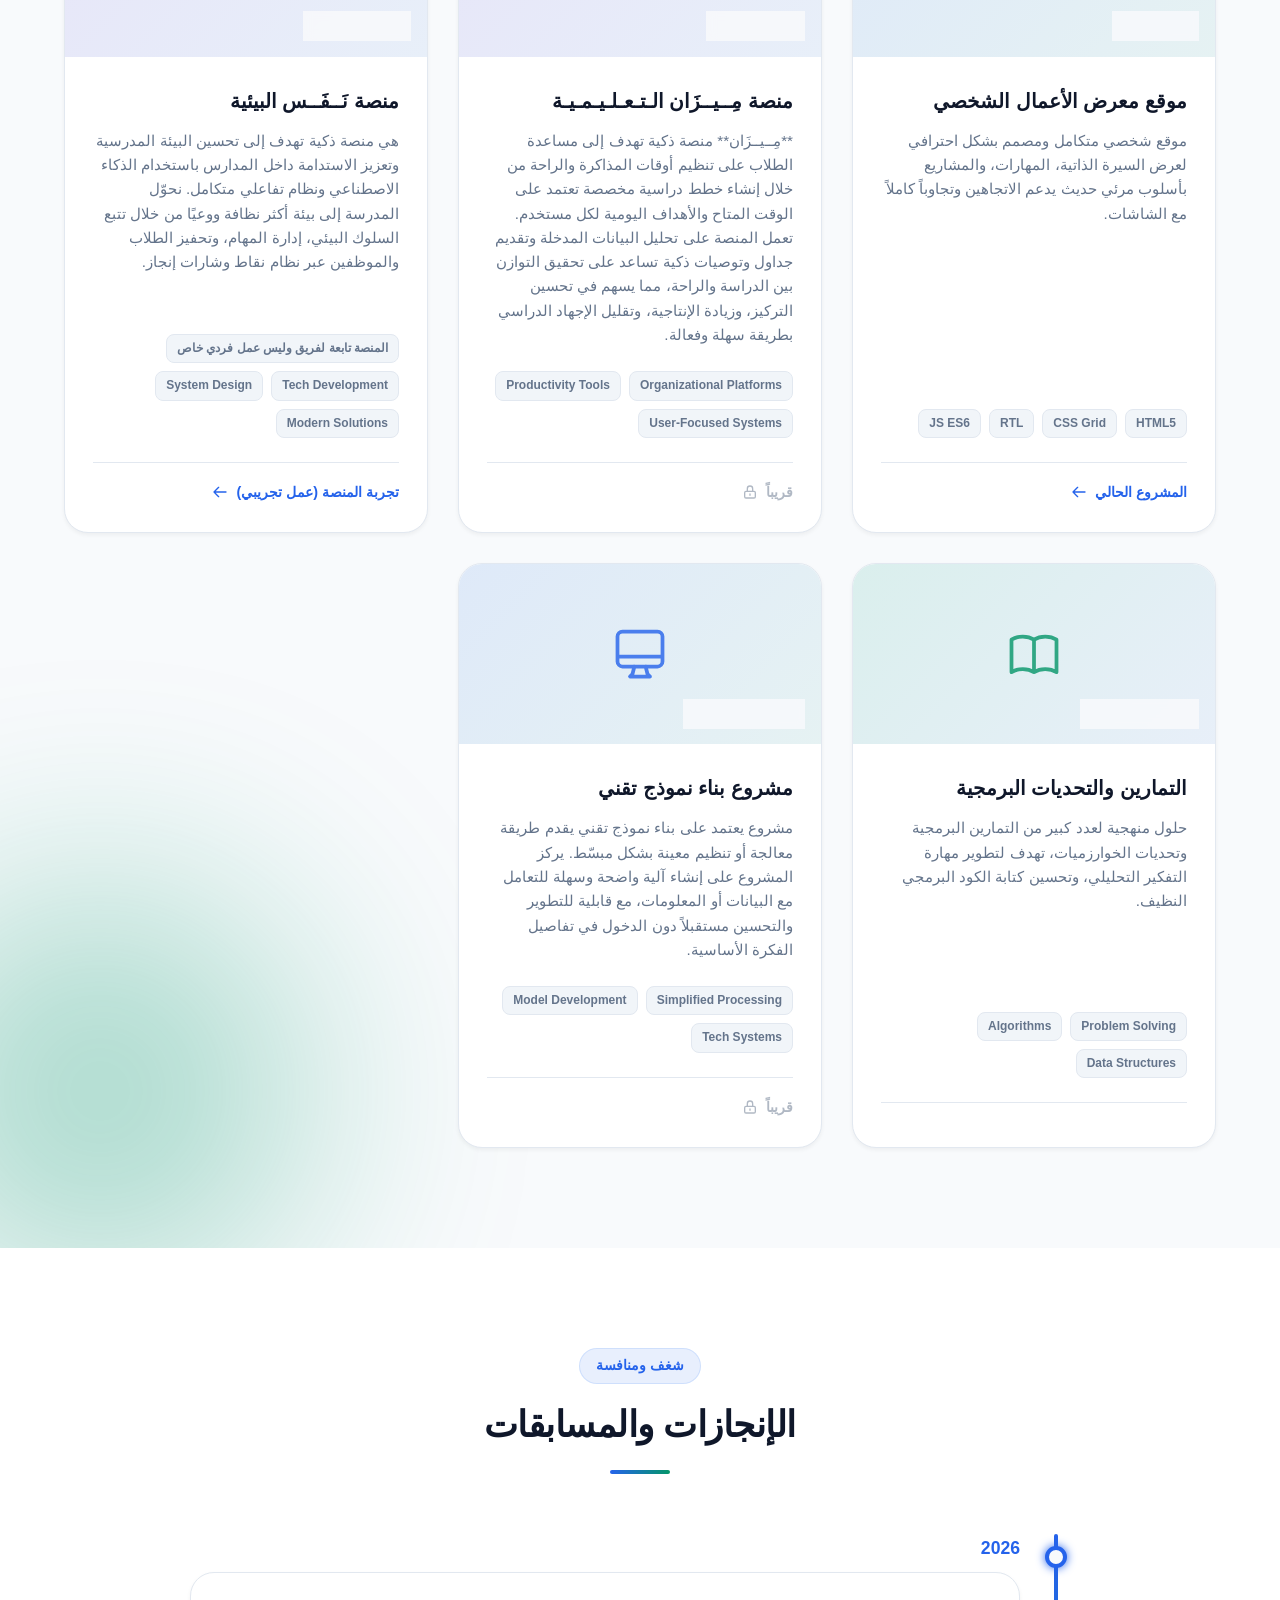
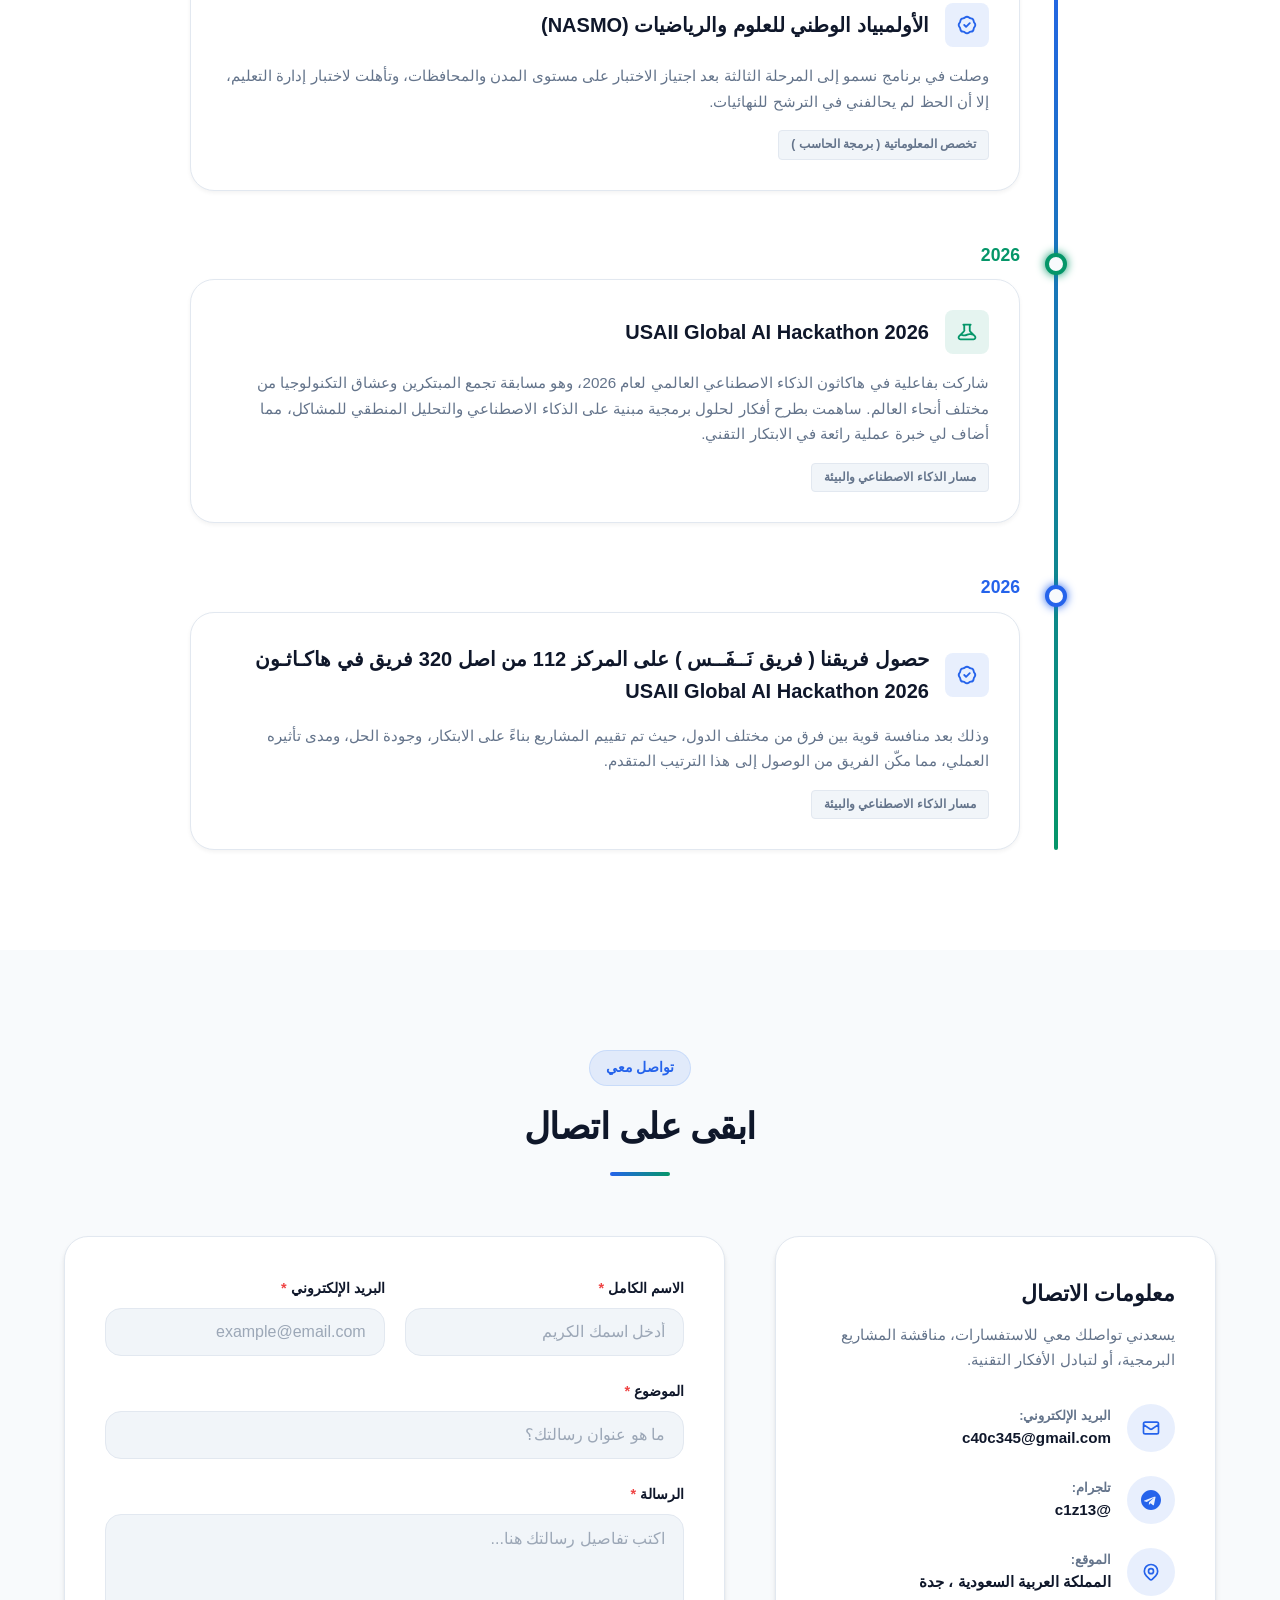
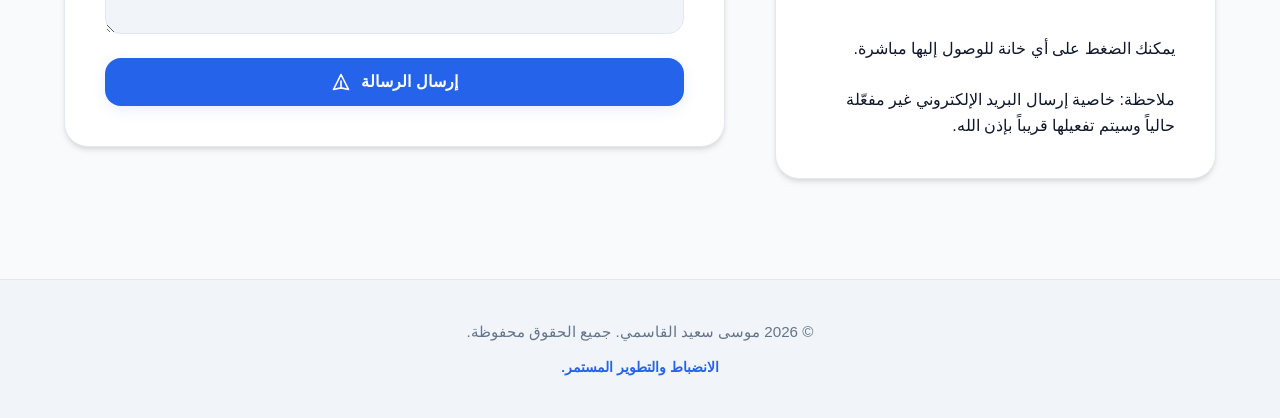
==== commit b10daa5d: "Add files via upload" ====
--- a/index.html
+++ b/index.html
@@ -92,7 +92,7 @@
                     
                     <div class="hero-cta">
                         
-                        <a href="assets/Musa-Saeed-AlQasimi-CV.pdf" download="Musa_Saeed_AlQasimi_CV.pdf" class="btn btn-primary" id="download-cv-btn">
+                        <a href="Musa-Saeed-AlQasimi-CV.pdf" download="Musa_Saeed_AlQasimi_CV.pdf" class="btn btn-primary" id="download-cv-btn">
                             تحميل سيرتي الذاتية
                             <svg class="btn-icon" xmlns="http://www.w3.org/2000/svg" fill="none" viewBox="0 0 24 24" stroke="currentColor" stroke-width="2">
                                 <path stroke-linecap="round" stroke-linejoin="round" d="M4 16v1a3 3 0 003 3h10a3 3 0 003-3v-1m-4-4l-4 4m0 0l-4-4m4 4V4" />
@@ -104,7 +104,7 @@
                 <div class="hero-image-container">
                     <div class="image-wrapper">
                         <div class="glow-bg"></div>
-                        <img src="assets/profile.png" alt="موسى سعيد القاسمي" class="hero-image" id="profile-img">
+                        <img src="profile.png" alt="موسى سعيد القاسمي" class="hero-image" id="profile-img">
                     </div>
                 </div>
             </div>
